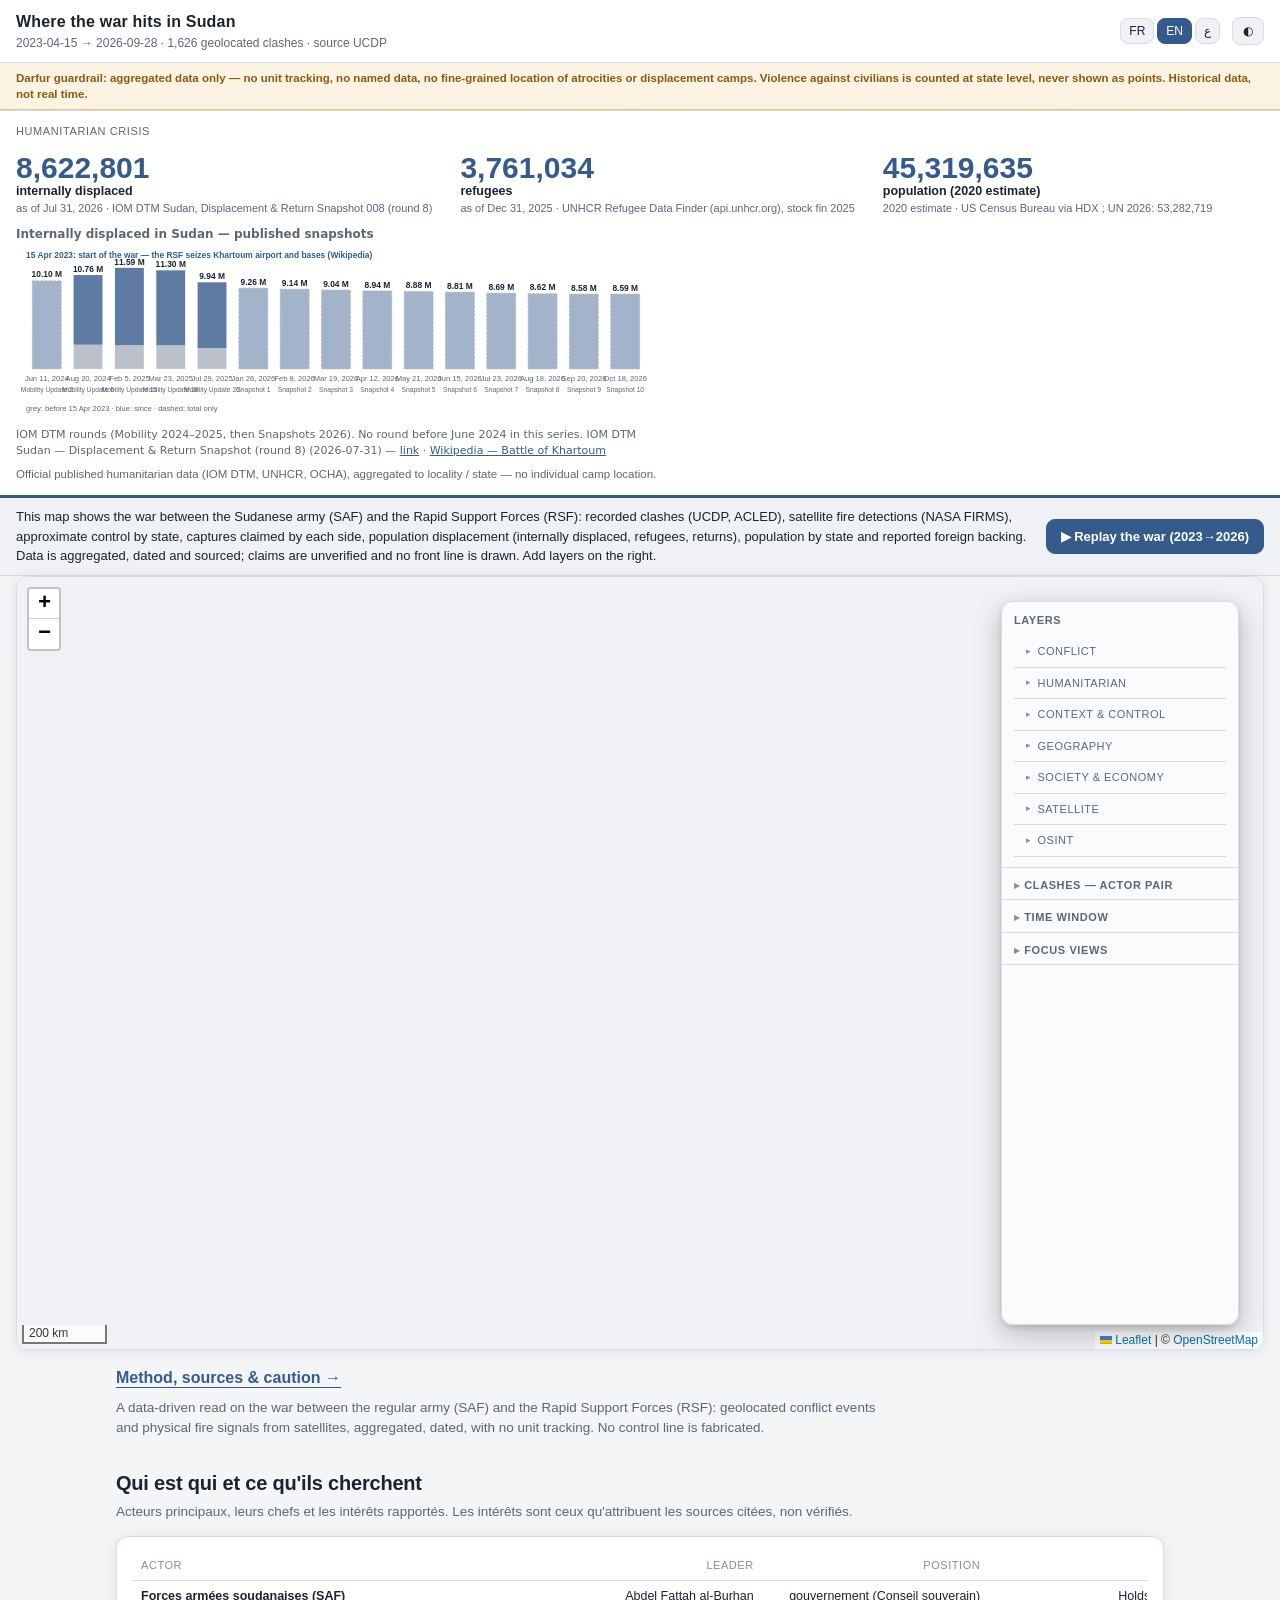
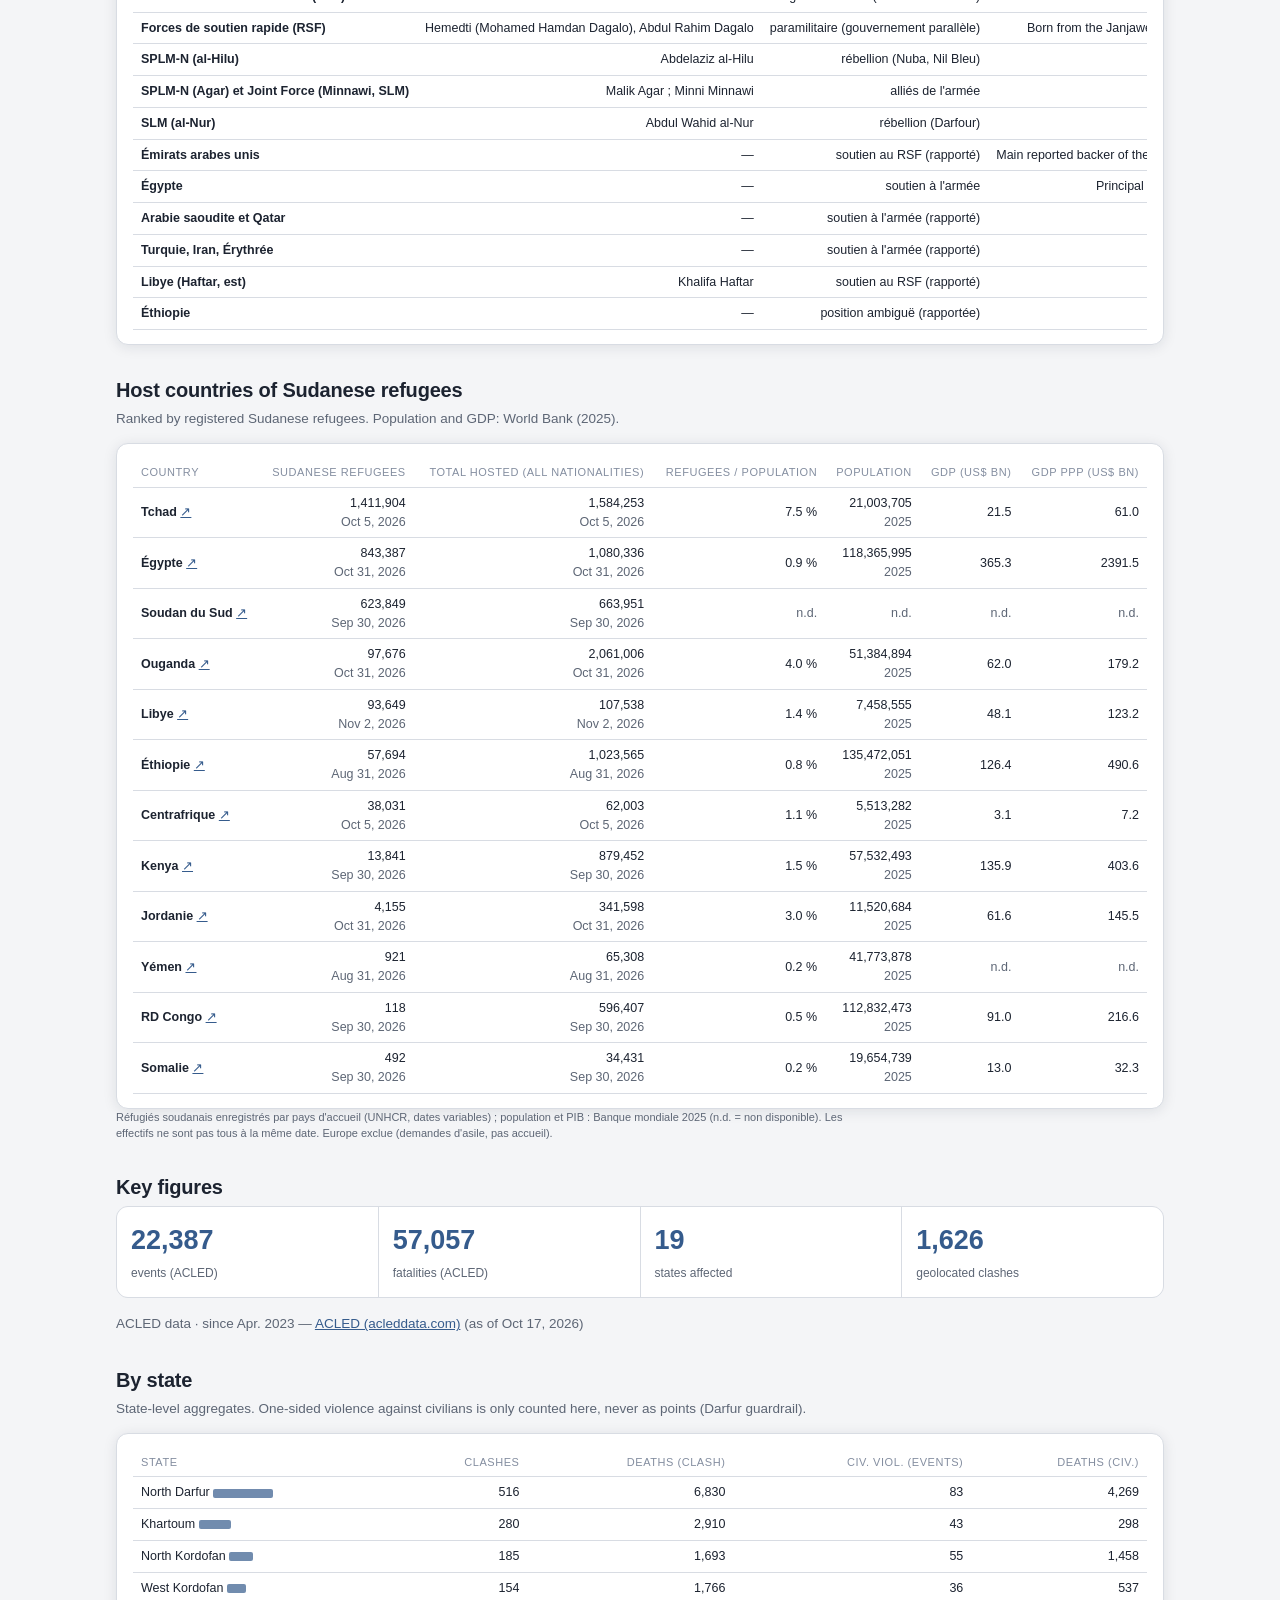
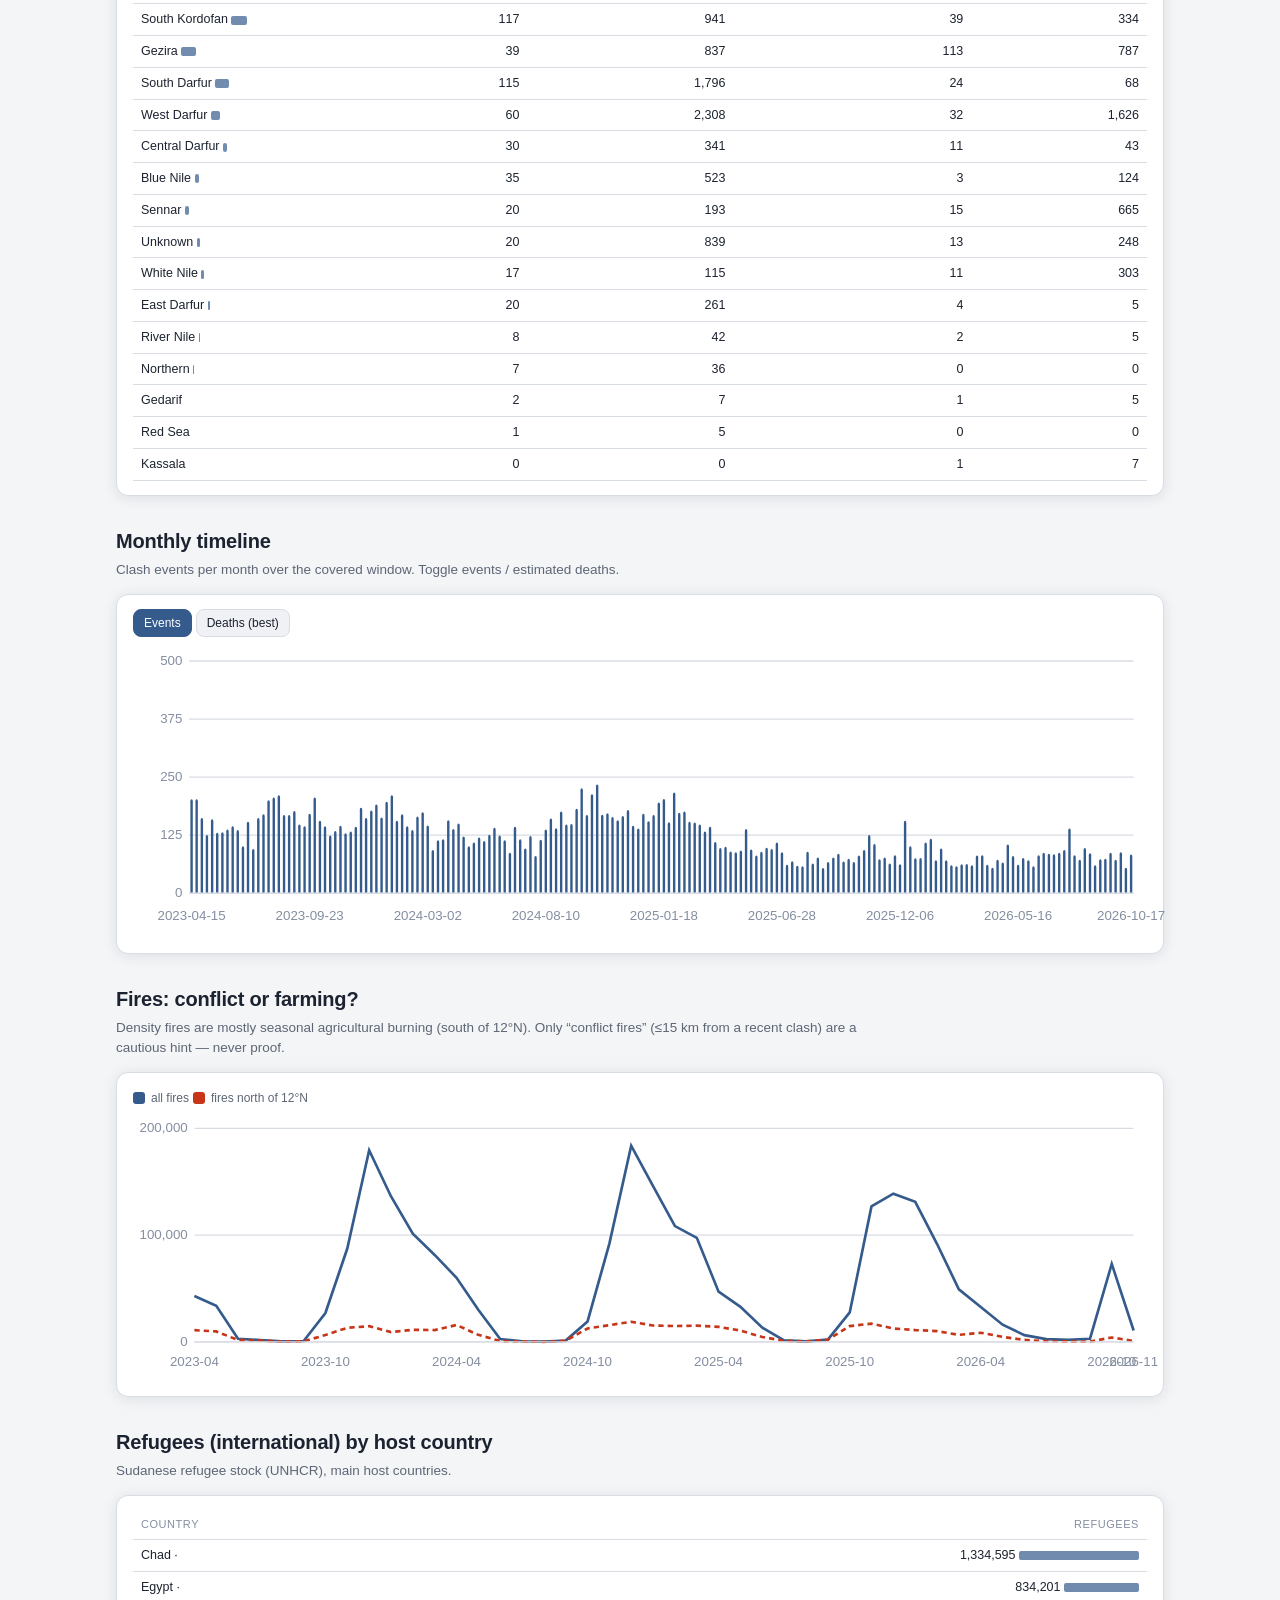
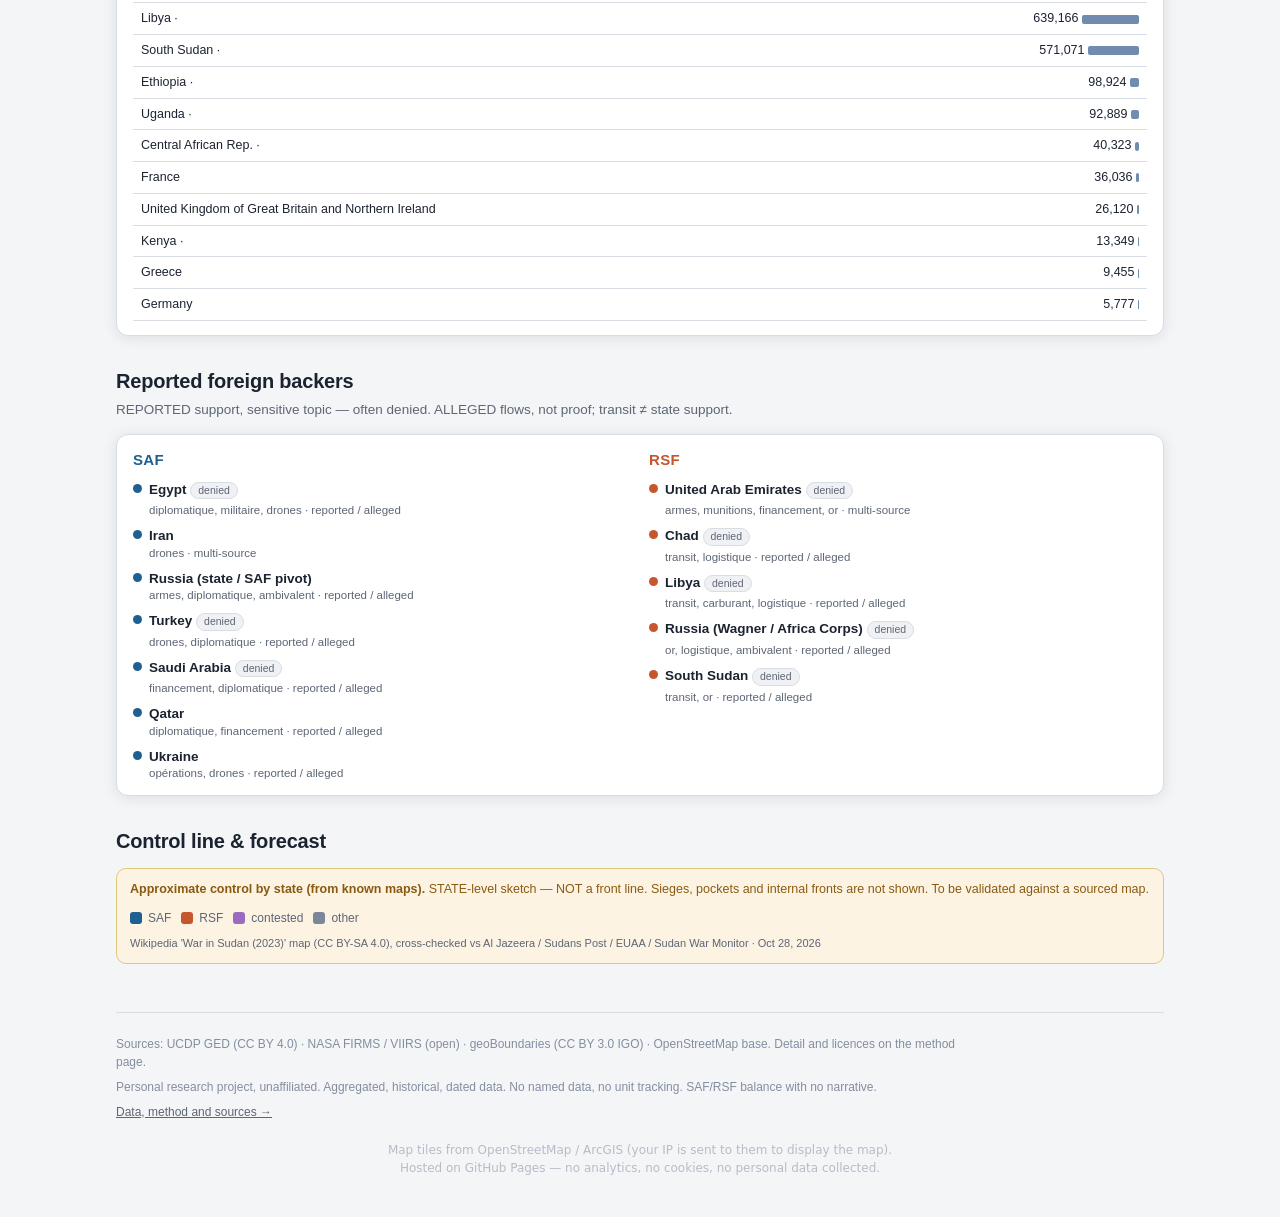
==== index.html @ fa59f16f "Qui est qui : tableau des acteurs (SAF, RSF, SPLM-N, alliés, soutiens étrangers) avec positions et i" ====
<!doctype html>
<html lang="fr">
<head>
<meta charset="utf-8">
<meta name="viewport" content="width=device-width, initial-scale=1, viewport-fit=cover">
<title>Soudan — carte du conflit (SAF / RSF)</title>
<meta name="description" content="Carte du conflit au Soudan (SAF vs RSF) : événements de conflit UCDP géolocalisés et signaux physiques de feux FIRMS. Données ouvertes, agrégées, datées, sans ligne de contrôle fabriquée. FR / EN / AR.">
<meta name="robots" content="index, follow">
<meta name="theme-color" content="#10141c">
<!-- TODO publication : ajouter <link rel="canonical"> + og:image absolus quand le domaine djac57 sera connu. Liens volontairement relatifs tant que le site n'est pas hébergé. -->
<meta property="og:type" content="website">
<meta property="og:title" content="Soudan — carte du conflit (SAF / RSF)">
<meta property="og:description" content="Événements de conflit géolocalisés et feux satellite au Soudan, agrégés et datés. Sans ligne de contrôle fabriquée.">
<meta property="og:locale" content="fr_FR">
<meta property="og:locale:alternate" content="en_US">
<meta property="og:locale:alternate" content="ar_SD">
<meta name="twitter:card" content="summary">
<meta name="twitter:title" content="Soudan — carte du conflit (SAF / RSF)">
<meta name="twitter:description" content="Événements de conflit géolocalisés et feux satellite au Soudan, agrégés et datés.">
<link rel="icon" type="image/svg+xml" href="logo.svg">
<link rel="stylesheet" href="vendor/leaflet/leaflet.min.css">
<link rel="stylesheet" href="style.css">
<!-- TODO publication : mesure d'audience respectueuse de la vie privée (aucune URL inventée ici). -->
</head>
<body>
<div class="app">
  <header class="top">
    <div>
      <h1 data-t="title">Où frappe la guerre au Soudan ?</h1>
      <p class="sub" id="daterange">…</p>
    </div>
    <div class="spacer"></div>
    <span class="langs" role="group" aria-label="Langue / Language">
      <button class="btn" data-l="fr" type="button" aria-pressed="true">FR</button>
      <button class="btn" data-l="en" type="button" aria-pressed="false">EN</button>
      <button class="btn" data-l="ar" type="button" aria-pressed="false">ع</button>
    </span>
    <button class="btn" data-theme-toggle type="button" aria-label="Thème clair/sombre">◐</button>
  </header>

  <div class="warnbar"><b data-t="guardrail">Garde-fou Darfour : données agrégées uniquement — aucun suivi d'unités, aucune donnée nominative. Les violences visant des civils sont comptées au niveau de l'État, jamais affichées en points. Données historiques, non temps réel.</b></div>

  <!-- Humanitaire : ampleur de la crise, en tête de page -->
  <div class="humhero" id="humHero" hidden>
    <div class="humhero-figs" id="humFigs"></div>
    <div class="disptl" id="dispTimeline"></div>
    <p class="humhero-caveat" id="humCaveat" data-t="humCaveat"></p>
  </div>

  <!-- Cadrage : ce que montre la carte + accès direct au replay (toujours visible) -->
  <div class="mapintro">
    <p class="mapintro-what"><span class="mi-dk" data-t="mapWhat">Cette carte montre la guerre entre l'armée soudanaise (SAF) et les Forces de soutien rapide (RSF) : affrontements recensés (UCDP, ACLED), détections de feux satellite (NASA FIRMS), contrôle approximatif par État, prises revendiquées par chaque camp, déplacement de population (déplacés internes, réfugiés, retours), population par État et soutiens étrangers rapportés. Données agrégées, datées et sourcées ; les revendications ne sont pas vérifiées et aucune ligne de front n'est tracée. Ajoutez des couches à droite.</span><span class="mi-mb" data-t="mapWhatM">Affrontements, contrôle approximatif par État, prises revendiquées et déplacement de population. Couches : bouton ☰.</span></p>
    <div id="replayToggleWrap" hidden>
      <button class="btn replay-cta" id="replayToggle" type="button" aria-pressed="false">▶ <span data-t="replayToggle">Rejouer la guerre (2023→2026)</span></button>
    </div>
  </div>

  <div class="main">
    <div id="map"></div>

    <button class="ctl-toggle" id="ctlToggle" type="button" aria-label="Couches" aria-expanded="false" aria-controls="ctl">☰</button>
    <div class="ctl-backdrop" id="ctlBackdrop" hidden></div>

    <div class="ctl" id="ctl">
      <div class="ctl-head">
        <span class="ctl-head-t" data-t="hLayers">Couches</span>
        <button class="ctl-close" id="ctlClose" type="button" aria-label="Fermer">×</button>
      </div>
      <h2 data-t="hLayers">Couches</h2>
      <div class="grp" id="layerGrp"></div>
      <details class="ctlsec">
        <summary data-t="hCats">Affrontements — paire d'acteurs</summary>
        <div class="grp" id="catGrp"></div>
      </details>
      <details class="ctlsec">
        <summary data-t="hTime">Fenêtre temporelle</summary>
        <div class="grp"><div class="times" id="timeBtns"></div></div>
      </details>
      <details class="ctlsec">
        <summary data-t="hFocus">Vues de focus</summary>
        <div class="grp"><div class="focusbtns" id="focusBtns"></div></div>
      </details>
    </div>

    <div class="legend" id="legend">
      <button class="legend-toggle" id="legendToggle" type="button" aria-expanded="false" data-t="legendLabel">légende</button>
      <div class="legwrap"><div class="legtitle" id="legTitle">—</div><div id="legBody"></div></div>
    </div>

    <!-- Replay temporel (révélé par le toggle ; masqué si window.SUDAN.replay absent) -->
    <div class="replaybar" id="replayBar" hidden>
      <div class="replay-top">
        <button class="btn" id="replayPlay" type="button" aria-label="Lecture">▶</button>
        <div class="replay-month" id="replayMonth">—</div>
        <select class="mini" id="replaySpeed" aria-label="vitesse">
          <option value="0.5">×0,5</option><option value="1" selected>×1</option><option value="2">×2</option><option value="4">×4</option>
        </select>
      </div>
      <div class="replay-ctls">
        <span class="rseg" id="replayGran" role="group">
          <button class="btn" type="button" data-g="month" aria-pressed="true" data-t="rpMonth">Mois</button>
          <button class="btn" type="button" data-g="week" aria-pressed="false" data-t="rpWeek">Semaine</button>
        </span>
        <span class="rseg" id="replayMetric" role="group">
          <button class="btn" type="button" data-mt="acled" aria-pressed="true" data-t="rpACLED">ACLED</button>
          <button class="btn" type="button" data-mt="fires" aria-pressed="false" data-t="rpFires">Feux</button>
        </span>
      </div>
      <input type="range" id="replaySlider" min="0" max="0" value="0" aria-label="Mois">
      <div class="replay-foot"><span id="replayRead" class="replay-read"></span><span id="replayDispRead" class="replay-read"></span><span class="replay-cav" id="replayCav" data-t="replayCaveat"></span></div>
    </div>
  </div>

  <div class="wrap">
    <p style="margin:16px 0 0"><a href="methode.html" data-t="methodLink" style="font-weight:600;text-decoration:none;border-bottom:1px solid currentColor;padding-bottom:1px">Méthode, sources &amp; prudence →</a></p>
    <p class="seclead" style="margin-top:8px" data-t="purpose">Une lecture par les données du conflit entre l'armée régulière (SAF) et les Forces de soutien rapide (RSF).</p>

    <section id="actorsSection">
      <h2 class="sec" id="actorsTitle">Qui est qui et ce qu'ils cherchent</h2>
      <p class="seclead" id="actorsLead">Acteurs principaux, leurs chefs et les intérêts rapportés. Les intérêts sont ceux qu'attribuent les sources citées, non vérifiés.</p>
      <div class="card"><div class="tablewrap"><table class="states" id="actorsTable"></table></div></div>
      <p class="seclead" id="actorsSrc" style="font-size:11px"></p>
    </section>

    <section id="hostsSection">
      <h2 class="sec" data-t="hostsTitle">Pays d'accueil des réfugiés soudanais</h2>
      <p class="seclead" data-t="hostsLead">Classés par nombre de réfugiés soudanais enregistrés. Population et PIB : Banque mondiale (2025).</p>
      <div class="card"><div class="tablewrap"><table class="states" id="hostsTable"></table></div></div>
      <p class="seclead" id="hostsNote" style="font-size:11px"></p>
    </section>

    <section>
      <h2 class="sec" data-t="secFigTitle">Chiffres clés</h2>
      <div class="stats" id="statFigs"></div>
      <p class="seclead" id="acledAttrib" style="margin-top:8px"></p>
    </section>

    <section>
      <h2 class="sec" data-t="secStatesTitle">Par État</h2>
      <p class="seclead" data-t="secStatesLead">Agrégats au niveau de l'État. Les violences unilatérales contre les civils ne sont comptées qu'ici, jamais en points.</p>
      <div class="card"><div class="tablewrap"><table class="states" id="stateTable"></table></div></div>
    </section>

    <section>
      <h2 class="sec" data-t="secTimeTitle">Chronologie mensuelle</h2>
      <p class="seclead" data-t="secTimeLead">Événements d'affrontement par mois. Bascule événements / morts estimés.</p>
      <div class="card">
        <div class="chtog" id="chTog"></div>
        <div class="chartwrap chart"><div id="chart"></div><div class="chtip" id="chTip"></div></div>
      </div>
    </section>

    <section id="firesSection" hidden>
      <h2 class="sec" data-t="secFiresTitle">Feux : conflit ou agriculture ?</h2>
      <p class="seclead" data-t="firesNoteShort">…</p>
      <div class="card">
        <div class="chtog" id="firesLegend"></div>
        <div class="chartwrap chart"><div id="firesChart"></div><div class="chtip" id="firesTip"></div></div>
      </div>
    </section>

    <section id="refSection" hidden>
      <h2 class="sec" data-t="secRefTitle">Réfugiés par pays d'accueil</h2>
      <p class="seclead" data-t="secRefLead">Stock de réfugiés soudanais (UNHCR), principaux pays d'accueil.</p>
      <div class="card"><div class="tablewrap"><table class="states" id="refCountryTable"></table></div></div>
    </section>

    <section id="backersSection" hidden>
      <h2 class="sec" data-t="backersRecap">Soutiens étrangers rapportés</h2>
      <p class="seclead" data-t="backersCaveat">…</p>
      <div class="card bk-grid">
        <div><h3 class="bk-h saf">SAF</h3><ul class="bk-list" id="backersSaf"></ul></div>
        <div><h3 class="bk-h rsf">RSF</h3><ul class="bk-list" id="backersRsf"></ul></div>
      </div>
    </section>

    <section>
      <h2 class="sec" data-t="secControlTitle">Ligne de contrôle &amp; prévision</h2>
      <div id="controlSlot" class="slot"></div>
    </section>

    <footer>
      <p data-t="footSources">Sources : UCDP GED (CC BY 4.0) · NASA FIRMS / VIIRS · geoBoundaries (CC BY 3.0 IGO) · fond OpenStreetMap.</p>
      <p data-t="footDisclaimer">Projet personnel de recherche, non affilié. Données agrégées, historiques et datées.</p>
      <p><a href="methode.html" data-t="footData">Données, méthode et sources →</a></p>
    <p class="rgpd-note" style="font:400 12px/1.5 system-ui,-apple-system,sans-serif;opacity:.55;text-align:center;max-width:72ch;margin:1.25rem auto 0;padding:0 1rem" data-fr="Fonds de carte OpenStreetMap / ArcGIS (votre adresse IP leur est transmise pour afficher la carte). Hébergé sur GitHub Pages — aucune analytics, aucun cookie, aucune donnée personnelle collectée." data-en="Map tiles from OpenStreetMap / ArcGIS (your IP is sent to them to display the map). Hosted on GitHub Pages — no analytics, no cookies, no personal data collected.">Fonds de carte OpenStreetMap / ArcGIS (votre adresse IP leur est transmise pour afficher la carte). Hébergé sur GitHub Pages — aucune analytics, aucun cookie, aucune donnée personnelle collectée.</p>
</footer>
  </div>
</div>

<script src="i18n.js"></script>
<script src="vendor/leaflet/leaflet.min.js"></script>
<script src="data/bundle.js"></script>
<!-- Couches signaux additives (livrées par les agents données ; chargées après bundle, feature-detection) -->
<script src="data/layer_sentinel.js"></script>
<script src="data/layer_osint.js"></script>
<script src="data/layer_maps.js"></script>
<script src="data/layer_humanitarian.js"></script>
<script src="data/layer_displacement.js"></script>
<script src="data/layer_refugee_sites.js"></script>
<script src="data/layer_population.js"></script>
<script src="data/layer_hosts.js"></script>
<script src="data/layer_ethnolang.js"></script>
<script src="data/layer_resources.js"></script>
<script src="data/layer_pipelines.js"></script>
<script src="data/layer_backers.js"></script>
<script src="data/layer_analysis.js"></script>
<script src="data/layer_acled.js"></script>
<script src="data/layer_geo.js"></script>
<script src="data/layer_replay.js"></script>
<script src="data/layer_impacts.js"></script>
<script src="chrome.js"></script>
<script src="app.js"></script>
<script id="rgpd-lang">document.querySelectorAll(".rgpd-note").forEach(function(n){try{var en=(navigator.language||navigator.userLanguage||"").slice(0,2).toLowerCase()==="en";var v=n.getAttribute(en?"data-en":"data-fr");if(v)n.textContent=v;}catch(e){}});</script>
</body>
</html>
---- style.css ----
/* Soudan — carte du conflit. Thème clair/sombre via tokens CSS.
   Tokens sur :root, redéfinis en sombre (OS + bascule data-theme). */
:root{
  --bg:#f4f5f7; --panel:#ffffff; --panel-2:#f0f1f4; --ink:#1c2330; --muted:#5d6675; --faint:#848ea0;
  --line:#d8dce3; --accent:#355b8c; --accent-ink:#ffffff;
  --warn-bg:#fcf3e3; --warn-ink:#8a5a12; --warn-line:#e4c57e;
  --c-safrsf:#7b4fb0; --c-safoth:#2f7fc4; --c-rsfoth:#e08a33; --c-nonstate:#6f9134;
  --c-saf:#1f6091; --c-rsf:#c6562e; --c-contested:#9a6cc0; --c-neutral:#7a8699;
  --fire-lo:#b4502a; --fire-hi:#f0a030; --ember:#c8361a;
  --shadow:0 2px 14px rgba(20,30,50,.10);
  color-scheme:light;
}
@media (prefers-color-scheme:dark){:root:not([data-theme="light"]){
  --bg:#10141c; --panel:#171d28; --panel-2:#1f2733; --ink:#e7ecf3; --muted:#9aa6b6; --faint:#737f90;
  --line:#2a3340; --accent:#7fb0e6; --accent-ink:#0f141c;
  --warn-bg:#2d2412; --warn-ink:#e9c784; --warn-line:#5c4a22;
  --c-safrsf:#a784d8; --c-safoth:#5aa6e8; --c-rsfoth:#f0a855; --c-nonstate:#9bc157;
  --c-saf:#5a9ae0; --c-rsf:#e8814f; --c-contested:#b48fda; --c-neutral:#9aa6b6;
  --fire-lo:#c8603a; --fire-hi:#ffb84a; --ember:#ff5a3a;
  --shadow:0 2px 16px rgba(0,0,0,.4);
  color-scheme:dark;
}}
:root[data-theme="dark"]{
  --bg:#10141c; --panel:#171d28; --panel-2:#1f2733; --ink:#e7ecf3; --muted:#9aa6b6; --faint:#737f90;
  --line:#2a3340; --accent:#7fb0e6; --accent-ink:#0f141c;
  --warn-bg:#2d2412; --warn-ink:#e9c784; --warn-line:#5c4a22;
  --c-safrsf:#a784d8; --c-safoth:#5aa6e8; --c-rsfoth:#f0a855; --c-nonstate:#9bc157;
  --c-saf:#5a9ae0; --c-rsf:#e8814f; --c-contested:#b48fda; --c-neutral:#9aa6b6;
  --fire-lo:#c8603a; --fire-hi:#ffb84a; --ember:#ff5a3a;
  --shadow:0 2px 16px rgba(0,0,0,.4);
  color-scheme:dark;
}
*{box-sizing:border-box}
html{-webkit-text-size-adjust:100%; overflow-x:hidden}
html,body{margin:0; max-width:100%}
body{font-family:-apple-system,BlinkMacSystemFont,"Segoe UI",Roboto,Helvetica,Arial,sans-serif;
  background:var(--bg); color:var(--ink); overflow-x:hidden; line-height:1.5;}
[dir="rtl"] body{direction:rtl}
a{color:var(--accent)}
.muted{color:var(--muted)}
.faint{color:var(--faint)}

/* ---- header ---- */
header.top{padding:10px 16px; background:var(--panel); border-bottom:1px solid var(--line);
  display:flex; align-items:center; gap:12px; flex-wrap:wrap; z-index:1200; position:relative;}
header.top h1{font-size:16px; margin:0; font-weight:650; letter-spacing:.2px;}
header.top .sub{font-size:12px; color:var(--muted); margin:0;}
header .spacer{flex:1}
.langs{display:inline-flex; gap:3px}
.btn{font:inherit; font-size:12px; padding:6px 10px; border:1px solid var(--line);
  background:var(--panel-2); color:var(--ink); border-radius:8px; cursor:pointer; line-height:1.2;}
.btn:hover{border-color:var(--accent)}
.btn[aria-pressed="true"]{background:var(--accent); color:var(--accent-ink); border-color:var(--accent)}
.langs .btn{padding:5px 8px}

/* ---- guardrail banner (permanent) ---- */
.warnbar{background:var(--warn-bg); color:var(--warn-ink); border-bottom:1px solid var(--warn-line);
  font-size:11.5px; padding:7px 16px; line-height:1.4;}
.warnbar b{font-weight:700}

/* ---- humanitarian hero banner ---- */
.humhero{background:var(--panel); border-top:1px solid var(--line); border-bottom:3px solid var(--accent);
  padding:12px 16px;}
.humhero[hidden]{display:none}
.disptl{margin:10px 0 2px; max-width:640px}
.disptl-ttl{font:600 12px/1.3 system-ui,sans-serif; color:var(--muted); margin-bottom:4px}
.disptl svg{width:100%; height:auto; display:block}
.disptl-note{font:400 11px/1.4 system-ui,sans-serif; color:var(--muted); margin-top:4px}
.humhero-figs{display:flex; flex-wrap:wrap; gap:10px 28px; align-items:baseline;}
.humfig{display:flex; flex-direction:column; gap:1px}
.humfig b{font-size:clamp(22px,3.4vw,30px); font-weight:700; color:var(--accent); font-variant-numeric:tabular-nums; line-height:1.05}
.humfig .lab{font-size:12.5px; color:var(--ink); font-weight:600}
.humfig .src{font-size:11px; color:var(--muted)}
.humhero-caveat{margin:8px 0 0; font-size:11.5px; color:var(--muted); max-width:900px}
.humhero-ttl{font-size:11px; text-transform:uppercase; letter-spacing:.6px; color:var(--muted); width:100%; margin-bottom:2px}

/* ---- intro / framing strip (clarity + visible replay access) ---- */
.mapintro{display:flex; align-items:center; gap:12px; flex-wrap:wrap;
  padding:9px 16px; background:var(--panel-2); border-bottom:1px solid var(--line);}
.mapintro-what{margin:0; font-size:13px; color:var(--ink); flex:1 1 320px; min-width:0}
.mi-mb{display:none}
.replay-cta{font-size:13px; font-weight:650; padding:9px 14px; background:var(--accent); color:var(--accent-ink);
  border:1px solid var(--accent); border-radius:9px; cursor:pointer; white-space:nowrap;}
.replay-cta:hover{filter:brightness(1.06)}
.replay-cta[aria-pressed="true"]{background:var(--panel); color:var(--accent); border-color:var(--accent)}
#replayToggleWrap[hidden]{display:none}

/* ---- map shell ---- */
.app{display:flex; flex-direction:column; min-height:100dvh; max-width:100%; overflow-x:hidden;}
.main{position:relative; height:86vh; min-height:560px; overflow:hidden; width:min(calc(100% - 32px), 1280px); margin:0 auto; border:1px solid var(--line); border-radius:12px; box-shadow:var(--shadow);}
#map{position:absolute; inset:0; background:var(--panel-2);}
.leaflet-container{background:var(--panel-2); font-family:inherit;}
:root[data-theme="dark"] .leaflet-tile-pane{filter:invert(1) hue-rotate(180deg) brightness(.92) contrast(.9);}
@media (prefers-color-scheme:dark){:root:not([data-theme="light"]) .leaflet-tile-pane{filter:invert(1) hue-rotate(180deg) brightness(.92) contrast(.9);}}

/* ---- control card ---- */
/* off-canvas pieces: hidden on desktop, activated in the ≤640px media query */
.ctl-toggle{display:none; position:absolute; top:12px; right:12px; z-index:1300; width:44px; height:44px;
  align-items:center; justify-content:center; font-size:20px; background:var(--panel);
  border:1px solid var(--line); border-radius:10px; box-shadow:var(--shadow); color:var(--ink); cursor:pointer;}
.ctl-backdrop{display:none; position:absolute; inset:0; z-index:1500; background:rgba(0,0,0,.38);}
.ctl-head{display:none; align-items:center; justify-content:space-between; padding:10px 12px;
  border-bottom:1px solid var(--line); position:sticky; top:0; background:var(--panel); z-index:2;}
.ctl-head-t{font-size:13px; font-weight:650}
.ctl-close{width:40px; height:40px; font-size:24px; line-height:1; background:var(--panel-2);
  border:1px solid var(--line); border-radius:9px; color:var(--ink); cursor:pointer;}
.ctl{position:absolute; top:24px; right:24px; z-index:1000; width:238px; max-width:calc(100vw - 48px);
  background:color-mix(in srgb, var(--panel) 70%, transparent); -webkit-backdrop-filter:blur(14px) saturate(1.6); backdrop-filter:blur(14px) saturate(1.6);
  border:1px solid var(--line); border-radius:12px; box-shadow:0 10px 28px rgba(0,0,0,.22), 0 2px 6px rgba(0,0,0,.14);
  font-size:12px; overflow:hidden; top:24px; bottom:24px; height:auto; max-height:calc(100% - 48px); overflow-y:auto;}
.ctl h2{font-size:11px; text-transform:uppercase; letter-spacing:.6px; color:var(--muted);
  margin:0; padding:10px 12px 4px; display:flex; align-items:center; gap:6px}
.ctl .grp{padding:4px 12px 10px; border-bottom:1px solid var(--line);}
.ctl .grp:last-child{border-bottom:none}
.lgroup{border-bottom:1px solid var(--line);}
.lgroup>summary{cursor:pointer; padding:7px 12px; font-size:11px; text-transform:uppercase;
  letter-spacing:.5px; color:var(--muted); list-style:none; display:flex; align-items:center; gap:6px;}
.lgroup>summary::-webkit-details-marker{display:none}
.lgroup>summary::before{content:"▸"; font-size:9px; color:var(--faint)}
.lgroup[open]>summary::before{content:"▾"}
.lgbox{padding:0 12px 8px;}
.acledAttr{padding:6px 12px; font-size:11px; color:var(--muted); border-bottom:1px solid var(--line)}
.acledAttr a{color:var(--accent)}
.row{display:flex; align-items:center; gap:8px; padding:4px 0; cursor:pointer;}
.row input{accent-color:var(--accent); margin:0; flex:0 0 auto}
.sw{width:14px; height:14px; border-radius:50%; flex:0 0 auto; border:1px solid rgba(0,0,0,.2);}
.sw.sq{border-radius:3px}
.lab{flex:1; line-height:1.2}
.cnt{color:var(--muted); font-variant-numeric:tabular-nums; font-size:11px;}
.times{display:flex; flex-wrap:wrap; gap:4px; padding-top:4px;}
.times .btn{padding:4px 8px; font-size:11px}
.times .btn[aria-pressed="true"]{background:var(--accent); color:var(--accent-ink); border-color:var(--accent)}
.focusbtns{display:flex; flex-wrap:wrap; gap:4px; padding-top:4px}
.focusbtns .btn{padding:4px 8px; font-size:11px}
.subrow{padding:2px 0 2px 22px}
.subrow select{font:inherit; font-size:11px; padding:3px 6px; border:1px solid var(--line);
  background:var(--panel-2); color:var(--ink); border-radius:6px; max-width:100%}
.chips{display:flex; flex-wrap:wrap; gap:10px; margin-top:10px}
.chip-c{display:inline-flex; align-items:center; gap:6px; font-size:12px; color:var(--muted)}
.chip-c i{width:12px; height:12px; border-radius:3px; display:inline-block; flex:0 0 auto}
.arrowico,.xico,.airico{background:none !important; border:0 !important}
.arrowico svg,.xico svg{display:block}
.airico{font-size:15px; line-height:16px; text-align:center; text-shadow:0 0 3px var(--panel),0 0 3px var(--panel)}

/* ---- replay temporal control ---- */
.replaytoggle[hidden]{display:none}
.btn-wide{width:100%; text-align:center; font-weight:600}
.replaybar{position:absolute; left:12px; right:12px; bottom:12px; z-index:1100;
  background:var(--panel); border:1px solid var(--line); border-radius:12px; box-shadow:var(--shadow);
  padding:9px 12px; font-size:12px;}
.replaybar[hidden]{display:none}
.replay-top{display:flex; align-items:center; gap:10px; margin-bottom:6px}
.replay-top .btn{min-width:38px; font-size:14px}
.replay-top select.mini{font:inherit; font-size:11px; padding:4px 6px; border:1px solid var(--line);
  background:var(--panel-2); color:var(--ink); border-radius:6px; margin-inline-start:auto}
.replay-month{font-weight:700; font-size:15px; font-variant-numeric:tabular-nums; letter-spacing:.2px; flex:1}
.replaybar input[type=range]{width:100%; accent-color:var(--accent); margin:2px 0}
.replay-ctls{display:flex; flex-wrap:wrap; gap:8px; margin:2px 0 4px}
.rseg{display:inline-flex}
.rseg .btn{border-radius:0; padding:5px 9px; font-size:11px}
.rseg .btn:first-child{border-radius:7px 0 0 7px}
.rseg .btn:last-child{border-radius:0 7px 7px 0; margin-inline-start:-1px}
.rseg .btn[aria-pressed="true"]{background:var(--accent); color:var(--accent-ink); border-color:var(--accent)}
.replay-foot{display:flex; flex-wrap:wrap; gap:4px 14px; align-items:baseline; margin-top:4px}
.replay-read{font-size:12px; color:var(--ink); font-variant-numeric:tabular-nums}
.replay-read b{color:var(--accent)}
.replay-cav{font-size:10.5px; color:var(--muted); margin-inline-start:auto}
@media (max-width:560px){ .replaybar{left:0; right:0; bottom:0; border-radius:12px 12px 0 0} .replay-cav{flex-basis:100%; margin:0} }

/* ---- legend (gradient layers) ---- */
.legend{position:absolute; bottom:12px; left:12px; z-index:1000;
  background:color-mix(in srgb, var(--panel) 50%, transparent); -webkit-backdrop-filter:blur(14px) saturate(1.6); backdrop-filter:blur(14px) saturate(1.6);
  border:1px solid var(--line); border-radius:10px; box-shadow:0 10px 28px rgba(0,0,0,.22), 0 2px 6px rgba(0,0,0,.14); padding:8px 11px;
  font-size:11px; max-width:260px; display:none;}
/* legend: header toggles the whole box; each section collapses on its own (closed body by default) */
.legend .legwrap{display:none; margin-top:6px; max-height:52vh; overflow-y:auto; overflow-x:hidden; overflow-wrap:anywhere}
.legend.open .legwrap{display:block}
.legend-toggle{display:block; min-height:28px; line-height:28px}
details.legsec{margin:0 0 4px}
details.legsec>summary.legtitle{cursor:pointer; list-style:none; padding:3px 0; display:block}
details.legsec>summary.legtitle::-webkit-details-marker{display:none}
details.legsec>summary.legtitle::before{content:"▸ "; color:var(--faint)}
details.legsec[open]>summary.legtitle::before{content:"▾ "}
details.legsec>.legsec-body{padding:0 0 4px 12px}
.legend .legtitle{font-size:10.5px; color:var(--muted); margin:0 0 3px; text-transform:uppercase; letter-spacing:.4px;}
.legend-toggle{display:none; width:100%; text-align:start; background:none; border:0; color:var(--muted);
  font:inherit; font-size:11px; text-transform:uppercase; letter-spacing:.4px; cursor:pointer; padding:0;}
.legend-toggle::before{content:"▸ "}
.legend.open .legend-toggle::before{content:"▾ "}
.pill{display:inline-block;width:10px;height:10px;border-radius:50%;margin-right:5px;vertical-align:-1px}
.pill.sq{border-radius:2px}

/* ---- leaflet popups ---- */
.leaflet-popup-content{font-size:12px; line-height:1.45; margin:10px 12px;}
.leaflet-popup-content b{font-weight:650}
.leaflet-popup-content-wrapper{background:var(--panel); color:var(--ink); border-radius:10px}
.leaflet-popup-tip{background:var(--panel)}

/* ---- content below the map ---- */
.wrap{max-width:1080px; margin:0 auto; padding:0 16px;}
section{margin:30px 0;}
h2.sec{font-size:20px; margin:0 0 4px; letter-spacing:-.01em}
.seclead{color:var(--muted); font-size:13.5px; margin:0 0 14px; max-width:760px}
.card{background:var(--panel); border:1px solid var(--line); border-radius:12px; padding:14px 16px; box-shadow:var(--shadow)}

/* key figures */
.stats{display:grid; grid-template-columns:repeat(4,1fr); gap:1px; background:var(--line);
  border:1px solid var(--line); border-radius:12px; overflow:hidden; margin:0 0 16px}
.stats .stat{background:var(--panel); padding:13px 14px}
.stats .stat b{display:block; font-size:clamp(20px,3vw,27px); color:var(--accent); font-weight:600; font-variant-numeric:tabular-nums}
.stats .stat span{font-size:12px; color:var(--muted)}

/* state table */
.tablewrap{overflow-x:auto}
table.states{width:100%; border-collapse:collapse; font-size:12.5px; font-variant-numeric:tabular-nums}
table.states th,table.states td{padding:6px 8px; border-bottom:1px solid var(--line); text-align:right; white-space:nowrap}
table.states th{color:var(--faint); font-weight:500; font-size:11px; text-transform:uppercase; letter-spacing:.05em}
table.states td:first-child,table.states th:first-child{text-align:left}
table.states .bar{height:9px; border-radius:2px; background:var(--accent); opacity:.7; display:inline-block; vertical-align:middle}

/* timeline chart */
.chartwrap{position:relative}
.chart svg{display:block; width:100%; overflow:visible}
.chart .ax{fill:var(--faint); font-size:10px}
.chart .bar{fill:var(--accent)}
.chart .bar:hover{opacity:.78}
.chart .grid{stroke:var(--line); stroke-width:1}
.chart .base{stroke:var(--line); stroke-width:1}
.chtog{display:inline-flex; gap:4px; margin:0 0 8px}
.chtip{position:absolute; pointer-events:none; background:var(--panel); border:1px solid var(--line);
  border-radius:6px; padding:5px 8px; font-size:11.5px; color:var(--ink); box-shadow:var(--shadow);
  white-space:nowrap; display:none; z-index:5; font-variant-numeric:tabular-nums}
.chtip b{color:var(--accent)}

/* foreign-backers panel (primary reading) */
.bk-grid{display:grid; grid-template-columns:1fr 1fr; gap:18px}
.bk-h{margin:0 0 9px; font-size:15px; letter-spacing:.3px}
.bk-h.saf{color:var(--c-saf)} .bk-h.rsf{color:var(--c-rsf)}
.bk-list{list-style:none; margin:0; padding:0; display:flex; flex-direction:column; gap:9px}
.bk-list li{font-size:13.5px; line-height:1.3}
.bk-c{display:inline-block; width:9px; height:9px; border-radius:50%; margin-inline-end:7px; vertical-align:1px}
.bk-t{font-size:11.5px; color:var(--muted); margin:1px 0 0 16px}
[dir="rtl"] .bk-t{margin:1px 16px 0 0}
.bklbl{background:var(--panel); border:1px solid var(--line); color:var(--ink); font-size:10px;
  padding:1px 5px; border-radius:5px; box-shadow:var(--shadow); font-weight:600;}
.bklbl::before{display:none}
.langlbl{background:transparent; border:0; box-shadow:none; color:var(--ink); font-size:11px;
  font-weight:600; text-shadow:0 0 4px var(--panel),0 0 4px var(--panel),0 0 3px var(--panel); white-space:nowrap;}
.langlbl::before{display:none}
@media (max-width:640px){ .bk-grid{grid-template-columns:1fr; gap:14px} }

/* honesty / control slot */
.guard{background:var(--warn-bg); border:1px solid var(--warn-line); color:var(--warn-ink);
  border-radius:10px; padding:11px 13px; margin:12px 0; font-size:12.5px; line-height:1.5}
.guard b{font-weight:700}
.slot{border:1px dashed var(--line); border-radius:12px; padding:14px 16px; background:var(--panel-2);
  color:var(--muted); font-size:13px}
.slot b{color:var(--ink)}

/* sources table (method page + teaser) */
table.src{width:100%; border-collapse:collapse; font-size:12.5px; margin-top:6px}
table.src td,table.src th{padding:7px 8px; border-top:1px solid var(--line); vertical-align:top; text-align:left}
table.src th{color:var(--faint); font-weight:500; font-size:11px; text-transform:uppercase; letter-spacing:.05em; border-top:none}
table.src td:first-child{white-space:nowrap; color:var(--ink); font-weight:600}
.tag{display:inline-block; font-size:10.5px; padding:1px 7px; border-radius:20px;
  background:var(--panel-2); border:1px solid var(--line); color:var(--muted); margin:0 3px 3px 0;}

/* method page prose */
.method{max-width:820px}
.method h2{font-size:22px; margin:34px 0 6px}
.method h3{font-size:16px; margin:22px 0 4px}
.method p,.method li{color:var(--muted); font-size:14.5px}
.method strong{color:var(--ink)}
.method .lead{font-size:16px; color:var(--ink)}
.backlink{font-size:13px}

footer{border-top:1px solid var(--line); margin-top:48px; padding:22px 0 40px; font-size:12px; color:var(--faint)}
footer p{margin:0 0 7px; max-width:860px}
footer a{color:var(--muted)}

@media (max-width:760px){
  .stats{grid-template-columns:1fr 1fr}
  .main{height:62vh; min-height:360px}
  .ctl{width:210px; font-size:11.5px}
}
@media (max-width:420px){
  .stats{grid-template-columns:1fr 1fr}
}

/* ============ MOBILE UX (≤640px) — carte en grand, couches/replay à la demande ============ */
@media (max-width:640px){
  /* header compact, cibles tactiles ≥44px */
  header.top{padding:8px 12px; gap:8px}
  header.top h1{font-size:15px; line-height:1.15}
  header.top .sub{font-size:11px}
  .langs{gap:4px}
  .langs .btn{min-height:44px; min-width:40px; padding:0 10px; display:inline-flex; align-items:center}
  header.top [data-theme-toggle]{min-height:44px; min-width:44px}

  /* cadrage : une ligne courte + bouton Replay bien visible */
  .mapintro{padding:8px 12px; gap:8px}
  .mi-dk{display:none}
  .mi-mb{display:inline}
  .mapintro-what{font-size:12px; flex:1 1 100%}
  .replay-cta{flex:1 1 100%; text-align:center; min-height:46px; font-size:14px}

  /* bandeau humanitaire compact (1-2 lignes, pas un pavé) */
  .humhero{padding:8px 12px}
  .humhero-ttl{font-size:9.5px; margin-bottom:0}
  .humhero-figs{gap:2px 18px; align-items:baseline}
  .humfig{flex-direction:row; align-items:baseline; gap:6px}
  .humfig b{font-size:19px}
  .humfig .lab{font-size:11.5px}
  .humfig .src{display:none}            /* la source détaillée est dans le caveat + page méthode */
  .humhero-caveat{font-size:10px; margin-top:5px}

  /* la carte occupe l'écran ; le panneau vient par-dessus à la demande */
  .main{height:72vh; min-height:420px}

  /* bouton ☰ + tiroir off-canvas (fermé par défaut) */
  .ctl-toggle{display:flex}
  .ctl-head{display:flex}
  .ctl{top:0; bottom:0; left:auto; right:0; width:min(310px,86vw); max-width:86vw; height:100%;
    max-height:100%; border-radius:12px 0 0 12px; transform:translateX(102%);
    transition:transform .22s ease; z-index:1600; font-size:13px; box-shadow:0 0 34px rgba(0,0,0,.45);
    -webkit-overflow-scrolling:touch;}
  .ctl.open{transform:translateX(0)}
  [dir="rtl"] .ctl{right:auto; left:0; border-radius:0 12px 12px 0; transform:translateX(-102%)}
  [dir="rtl"] .ctl.open{transform:translateX(0)}
  [dir="rtl"] .ctl-toggle{right:auto; left:12px}
  .ctl-backdrop:not([hidden]){display:block}
  /* cibles tactiles dans le tiroir */
  .ctl .row{padding:9px 0; min-height:44px; gap:10px}
  .ctl .row input{width:20px; height:20px}
  .ctl h2{font-size:11px; padding:9px 12px 3px}
  .lgroup>summary{padding:12px 12px; min-height:44px; font-size:11px}
  .lgbox{padding:0 12px 6px}
  .times .btn,.focusbtns .btn{min-height:40px; padding:7px 12px; font-size:12px}
  .btn-wide{min-height:46px}
  .subrow select{min-height:40px}

  /* légende mobile : chip repliable (fermée par défaut), lisible, sans débordement */
  .legend{left:8px; bottom:8px; right:auto; max-width:min(84vw,340px); font-size:11px;
    padding:5px 11px; border-radius:20px; overflow:hidden;}
  .legend-toggle{display:block; min-height:40px; line-height:40px; font-size:11.5px; font-weight:650; color:var(--ink)}
  .legend .legwrap{display:none; margin-top:6px; max-height:44vh; overflow-y:auto; overflow-x:hidden; overflow-wrap:anywhere; padding-bottom:2px}
  .legend.open{border-radius:12px; padding:8px 12px 10px}
  .legend.open .legwrap{display:block}
  .legend .legtitle{margin-top:7px}
  .legend .pill{margin-right:4px}
  .main.replay-open .legend{display:none}

  /* barre de replay tactile, au-dessus de l'attribution Leaflet */
  .replaybar{left:0; right:0; bottom:0; border-radius:12px 12px 0 0; padding:10px 12px calc(12px + env(safe-area-inset-bottom));}
  .replay-top{gap:8px}
  .replay-top .btn{min-width:44px; min-height:44px; font-size:17px}
  .replay-top select.mini{min-height:40px}
  .rseg .btn{min-height:40px; padding:7px 11px; font-size:12px}
  .replay-month{font-size:16px}
  .replaybar input[type=range]{height:34px; margin:4px 0}
  .replay-read{font-size:12.5px}
  .replay-cav{flex-basis:100%; margin:0; font-size:10px}
  /* remonter les contrôles Leaflet (attribution/échelle) au-dessus de la barre de replay */
  .main.replay-open .leaflet-bottom{bottom:96px}

  /* popups adaptés au téléphone + bouton fermer ≥30px */
  .leaflet-popup-content-wrapper{max-width:86vw}
  .leaflet-popup-content{font-size:12.5px; margin:11px 13px; max-width:calc(86vw - 26px)}
  .leaflet-popup-close-button{width:30px !important; height:30px !important; font-size:22px !important;
    line-height:26px !important; padding:2px !important}

  /* sections de contenu : marges serrées */
  section{margin:24px 0}
  h2.sec{font-size:18px}
}
@media (max-width:360px){
  .humfig b{font-size:17px}
  .ctl{width:92vw; max-width:92vw}
}

/* count labels in the Europe spread: translucent, like the map panels (no arrow tail) */
.leaflet-tooltip.eu-count{background:color-mix(in srgb, var(--panel) 72%, transparent); -webkit-backdrop-filter:blur(10px) saturate(1.5); backdrop-filter:blur(10px) saturate(1.5);
  border:1px solid var(--line); border-radius:6px; box-shadow:none; color:var(--ink); padding:1px 6px; font:600 11px/1.4 system-ui,sans-serif;}
.leaflet-tooltip.eu-count::before{display:none}

/* sortable table headers: look like headers, act like buttons */
table.states th .sortbtn{background:none; border:0; padding:0; margin:0; font:inherit; color:inherit; cursor:pointer; text-align:inherit; text-transform:inherit; letter-spacing:inherit; white-space:nowrap}
table.states th .sortbtn:hover{color:var(--accent)}
table.states th .sortbtn:focus-visible{outline:2px solid var(--accent); outline-offset:2px; border-radius:3px}

/* collapsible sections of the layers panel (clashes, time window, focus views) — closed by default */
.ctl details.ctlsec{border-bottom:1px solid var(--line)}
.ctl details.ctlsec>summary{cursor:pointer; list-style:none; padding:9px 12px 6px; font-size:11px; font-weight:600; text-transform:uppercase; letter-spacing:.6px; color:var(--muted)}
.ctl details.ctlsec>summary::-webkit-details-marker{display:none}
.ctl details.ctlsec>summary::before{content:"▸ "; color:var(--faint)}
.ctl details.ctlsec[open]>summary::before{content:"▾ "}
.ctl details.ctlsec>.grp{border-bottom:none}
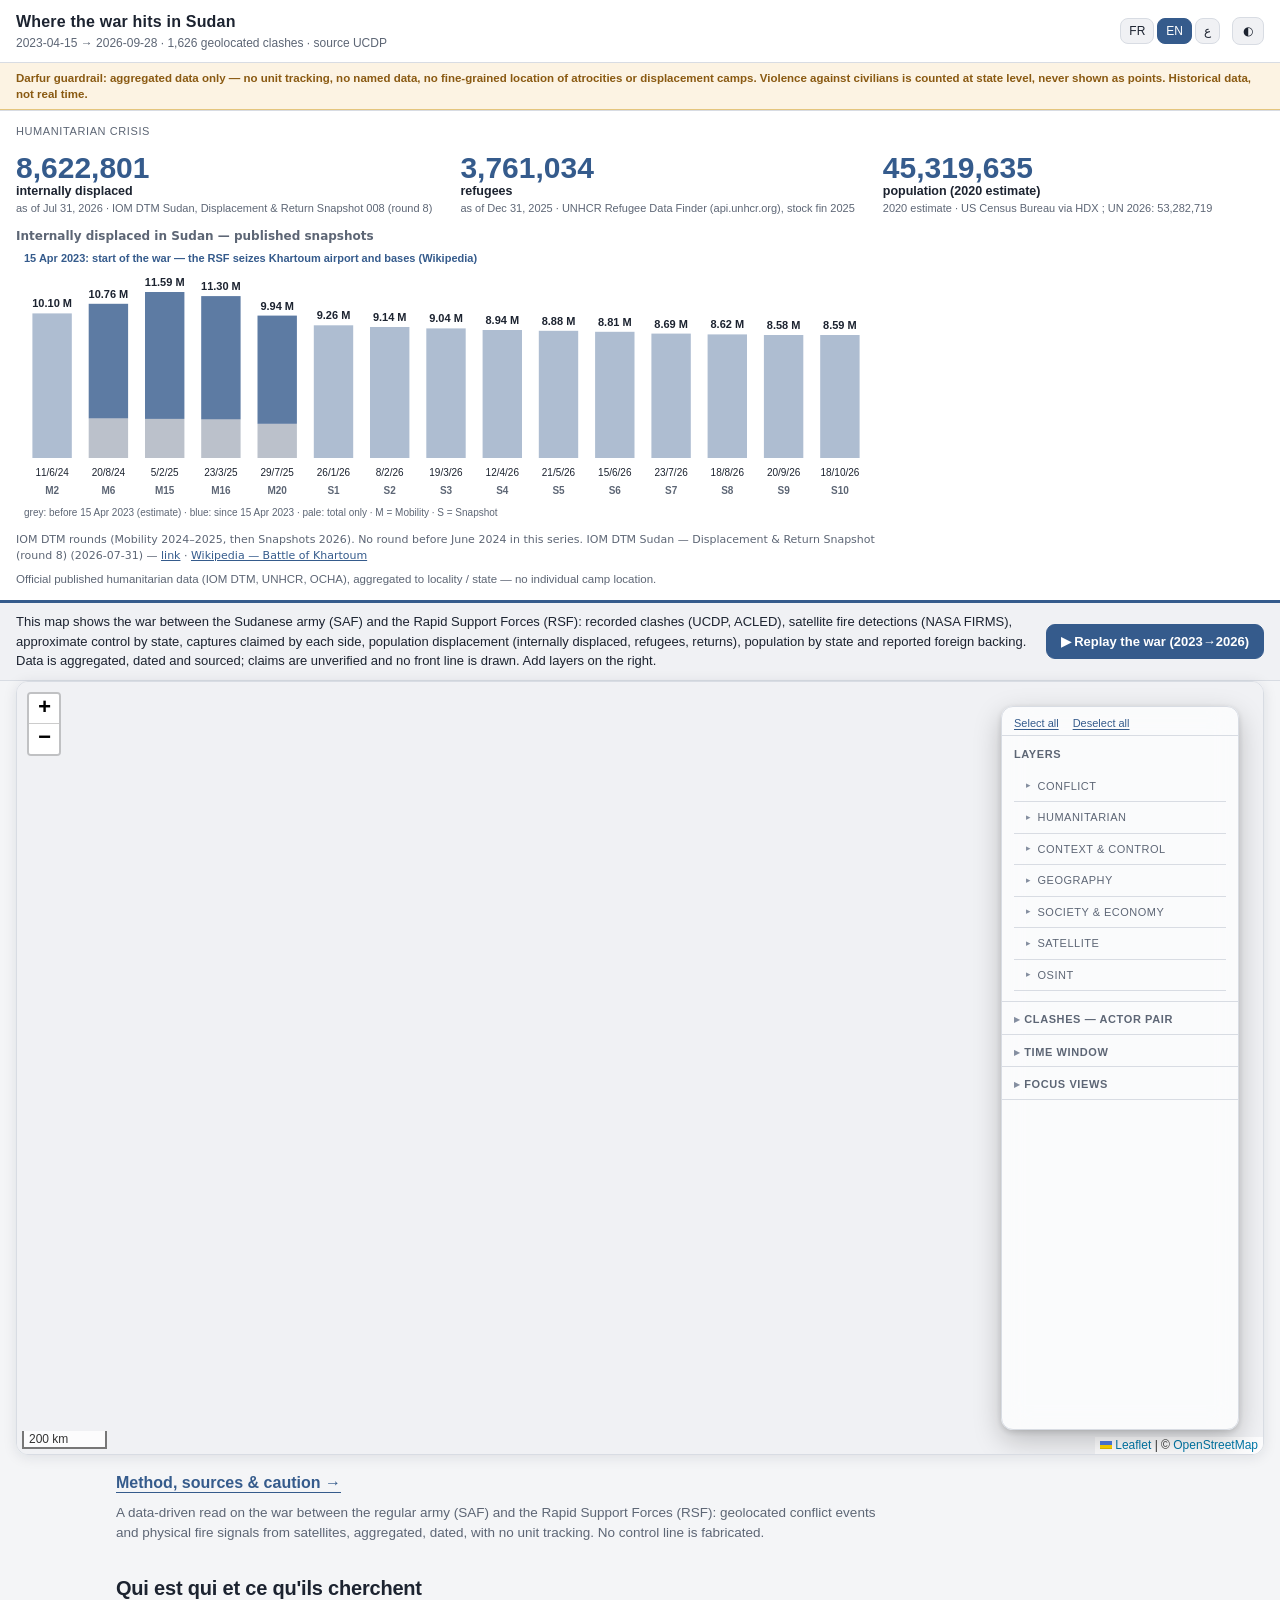
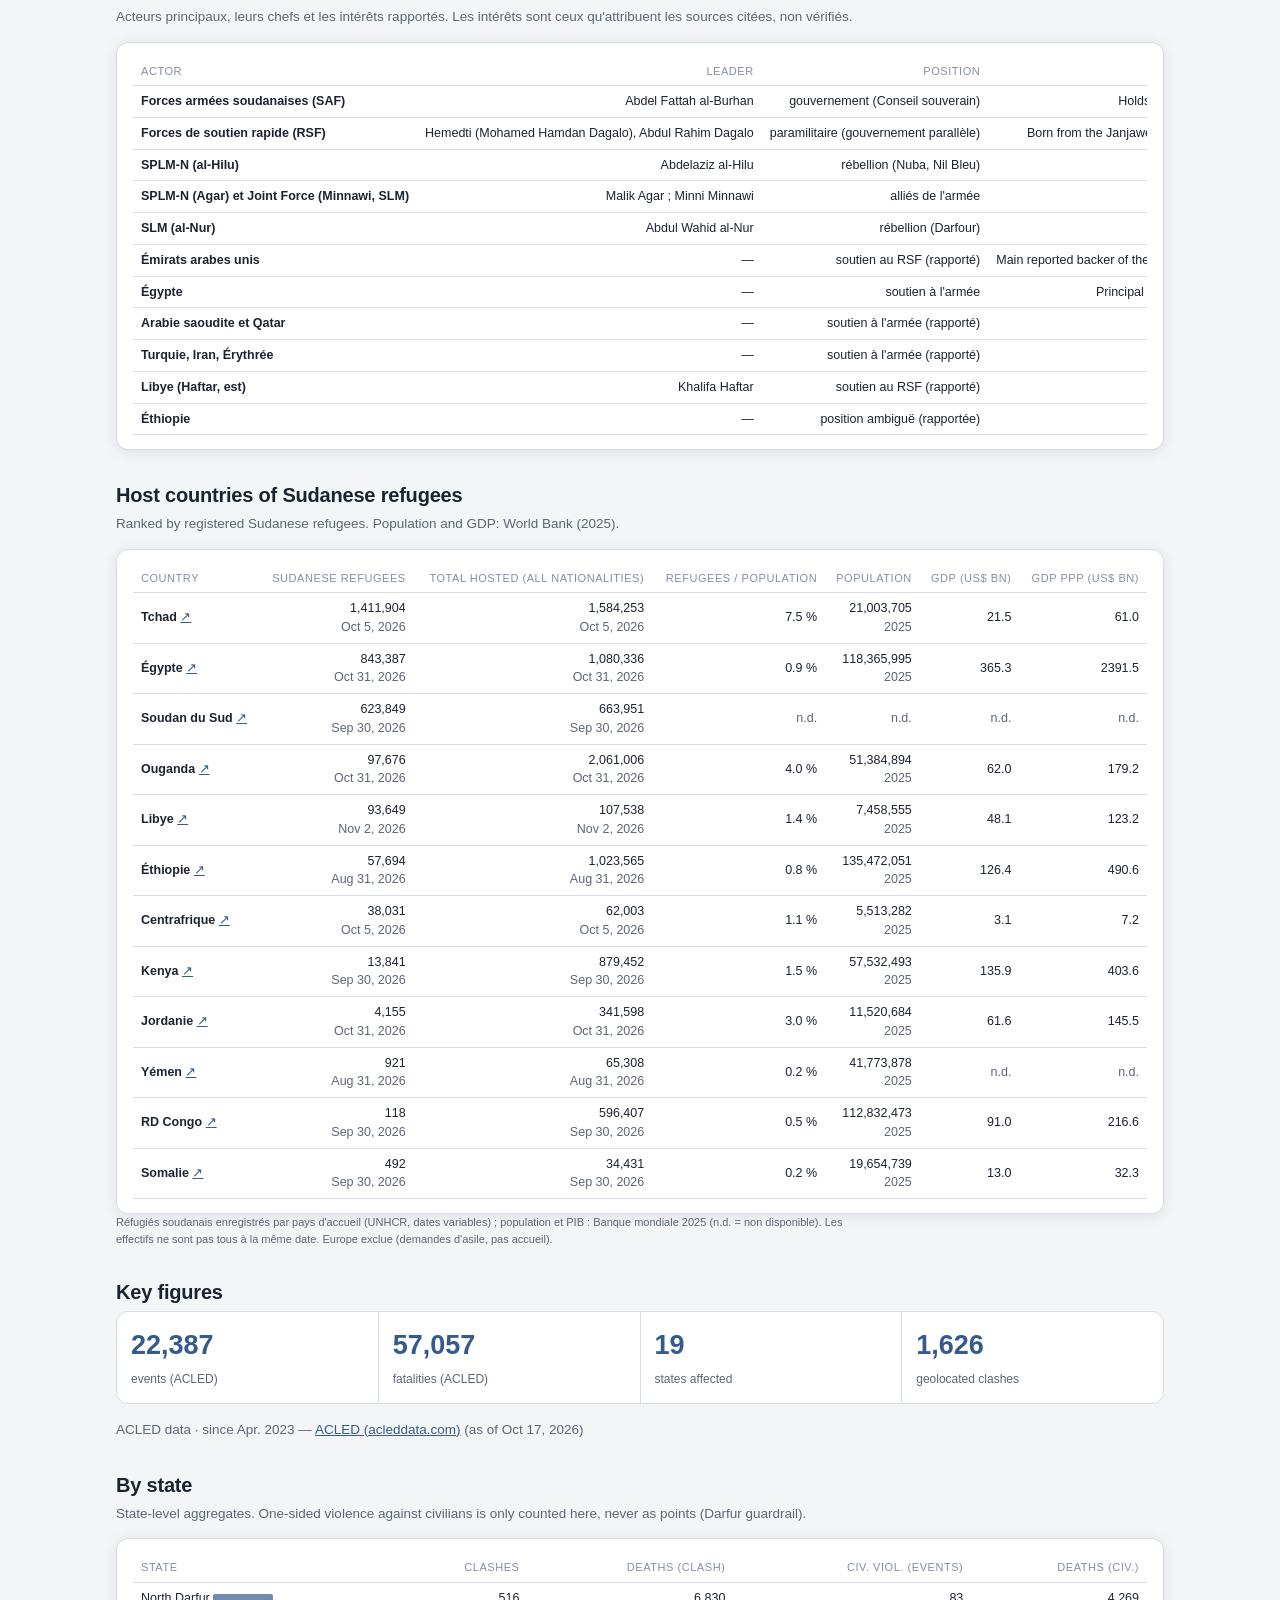
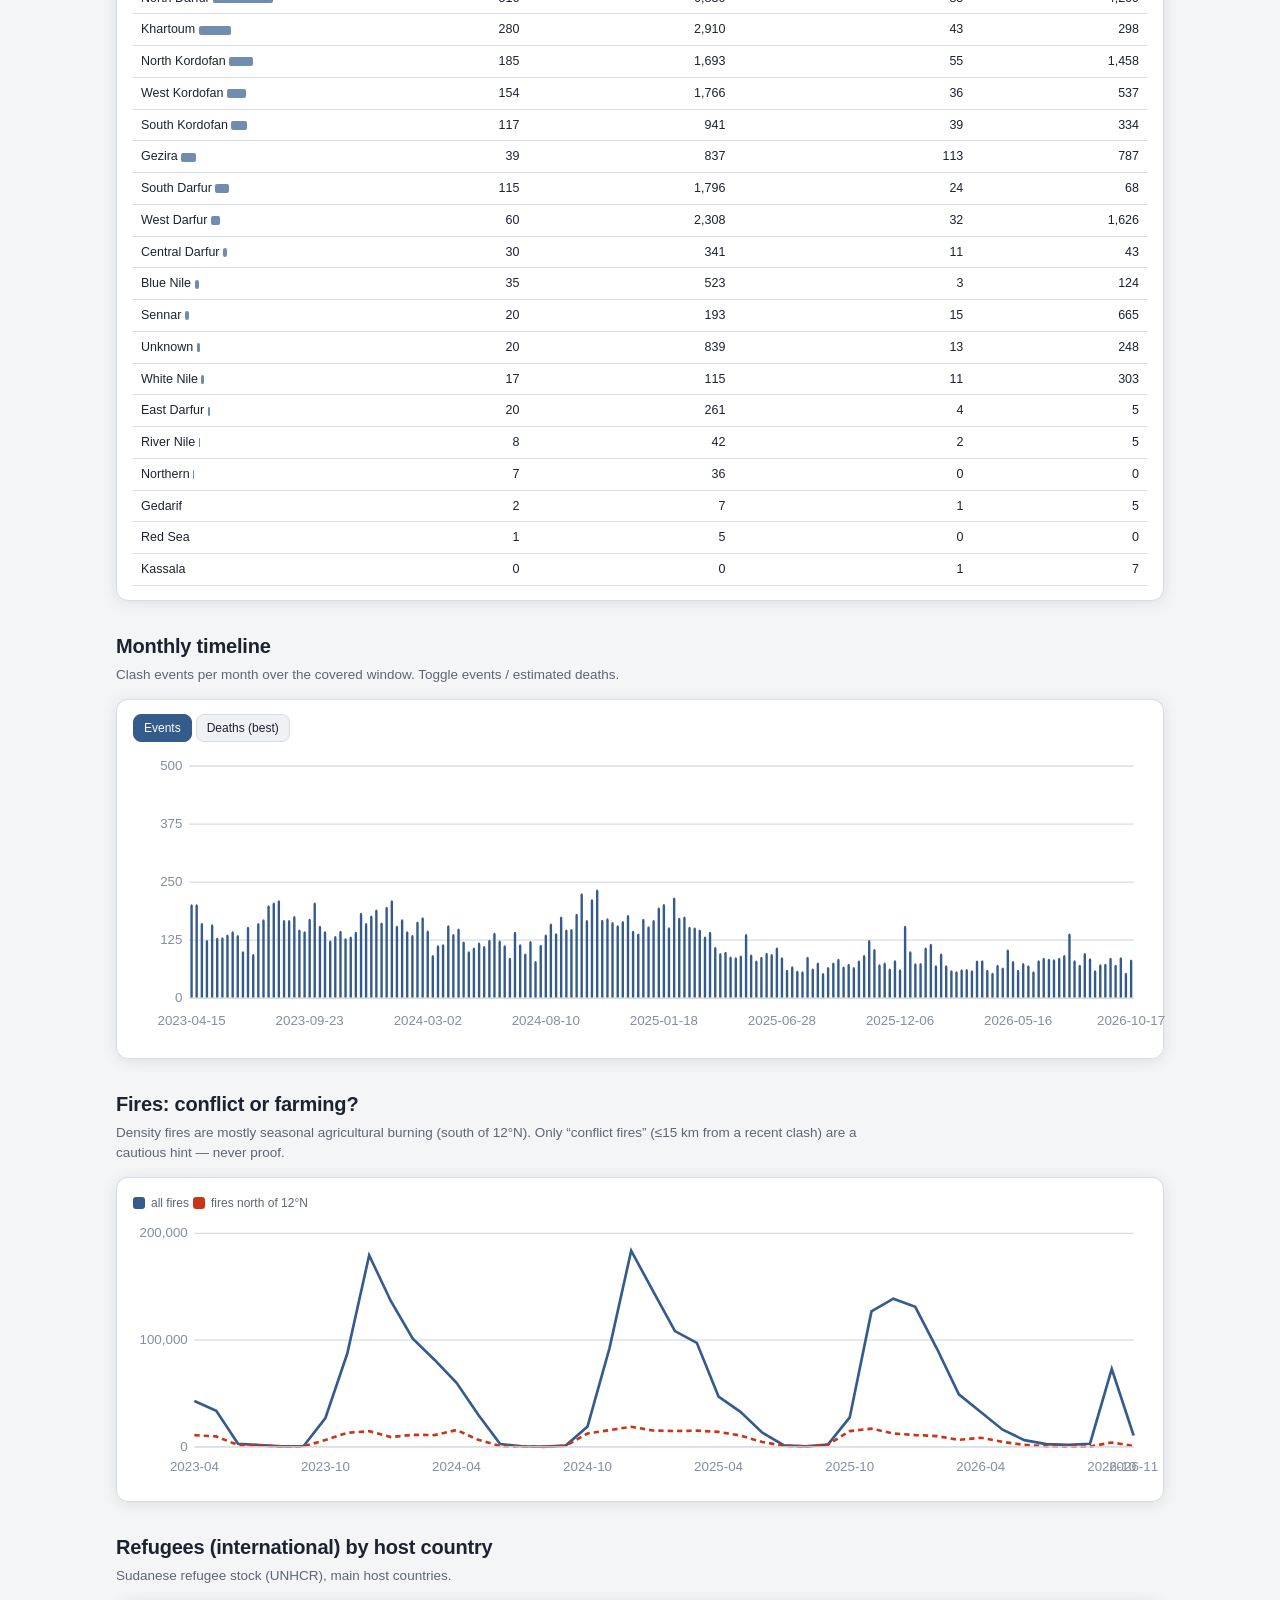
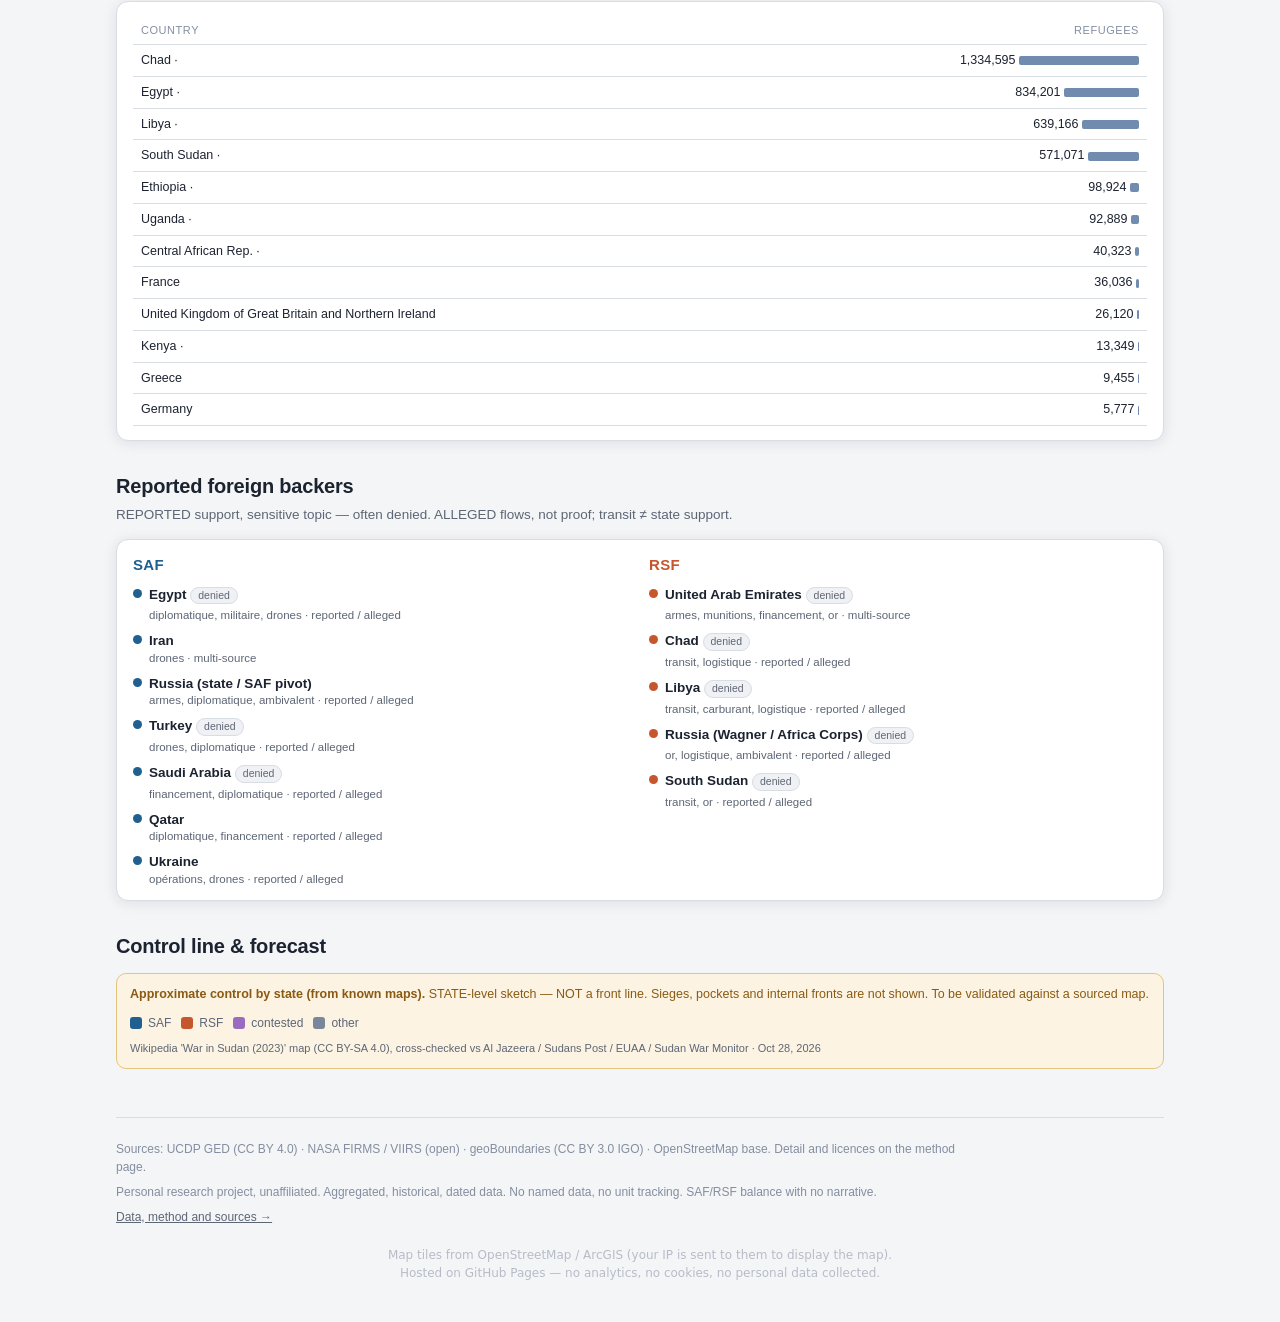
==== commit d6154d19: "Couches : tout cocher / tout décocher (panneau), et tout / aucun par groupe Co-Authored-By: Claude H" ====
--- a/index.html
+++ b/index.html
@@ -66,6 +66,7 @@
         <span class="ctl-head-t" data-t="hLayers">Couches</span>
         <button class="ctl-close" id="ctlClose" type="button" aria-label="Fermer">×</button>
       </div>
+      <div class="ctl-all"><button class="linkbtn" id="allOn" type="button" data-t="allOn">Tout cocher</button><button class="linkbtn" id="allOff" type="button" data-t="allOff">Tout décocher</button></div>
       <h2 data-t="hLayers">Couches</h2>
       <div class="grp" id="layerGrp"></div>
       <details class="ctlsec">
--- a/style.css
+++ b/style.css
@@ -62,7 +62,7 @@
 .humhero{background:var(--panel); border-top:1px solid var(--line); border-bottom:3px solid var(--accent);
   padding:12px 16px;}
 .humhero[hidden]{display:none}
-.disptl{margin:10px 0 2px; max-width:640px}
+.disptl{margin:12px 0 4px; max-width:860px}
 .disptl-ttl{font:600 12px/1.3 system-ui,sans-serif; color:var(--muted); margin-bottom:4px}
 .disptl svg{width:100%; height:auto; display:block}
 .disptl-note{font:400 11px/1.4 system-ui,sans-serif; color:var(--muted); margin-top:4px}
@@ -395,3 +395,9 @@
 .ctl details.ctlsec>summary::before{content:"▸ "; color:var(--faint)}
 .ctl details.ctlsec[open]>summary::before{content:"▾ "}
 .ctl details.ctlsec>.grp{border-bottom:none}
+
+/* select / deselect all (panel and per group) */
+.linkbtn{background:none; border:0; padding:2px 0; font:inherit; font-size:11px; color:var(--accent); cursor:pointer; text-decoration:underline; text-underline-offset:2px}
+.linkbtn:focus-visible{outline:2px solid var(--accent); outline-offset:2px; border-radius:3px}
+.ctl .ctl-all{display:flex; gap:14px; padding:6px 12px 2px; border-bottom:1px solid var(--line)}
+.ctl .grpbtns{display:flex; gap:14px; padding:2px 0 6px}
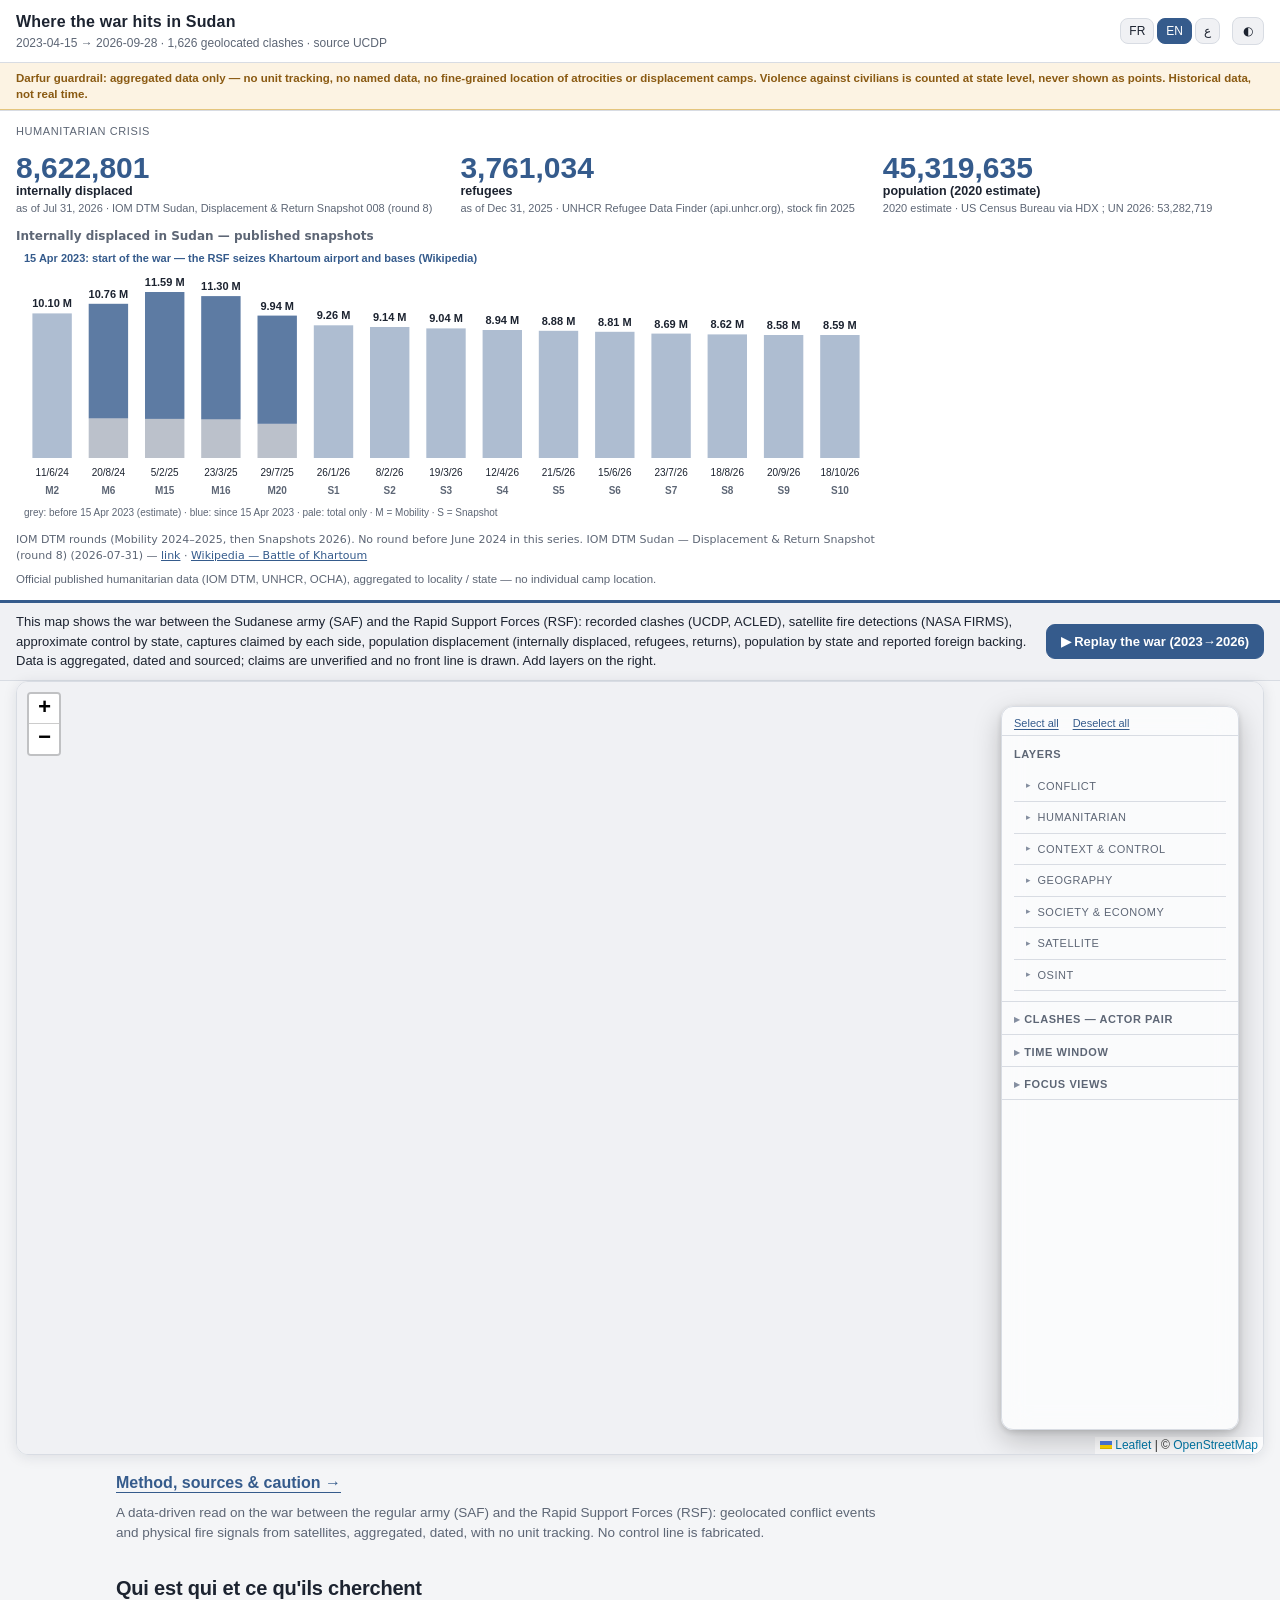
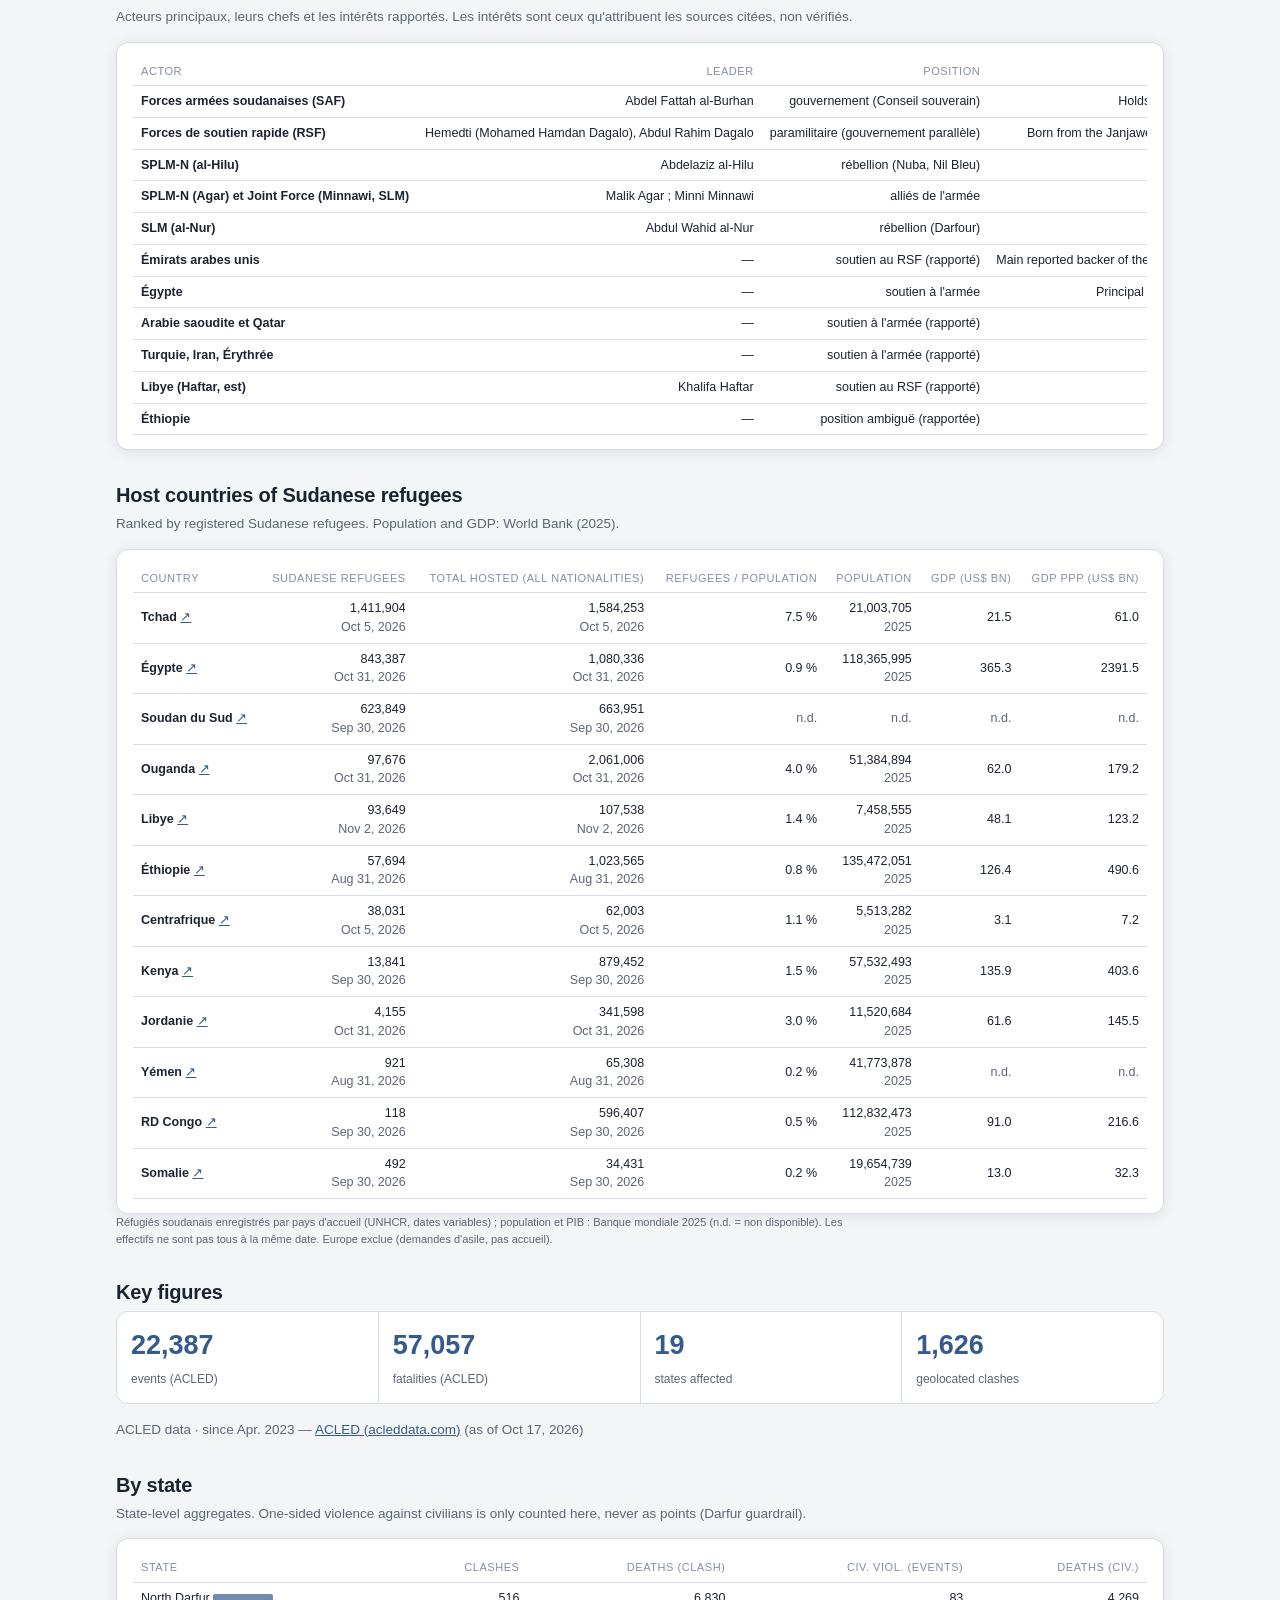
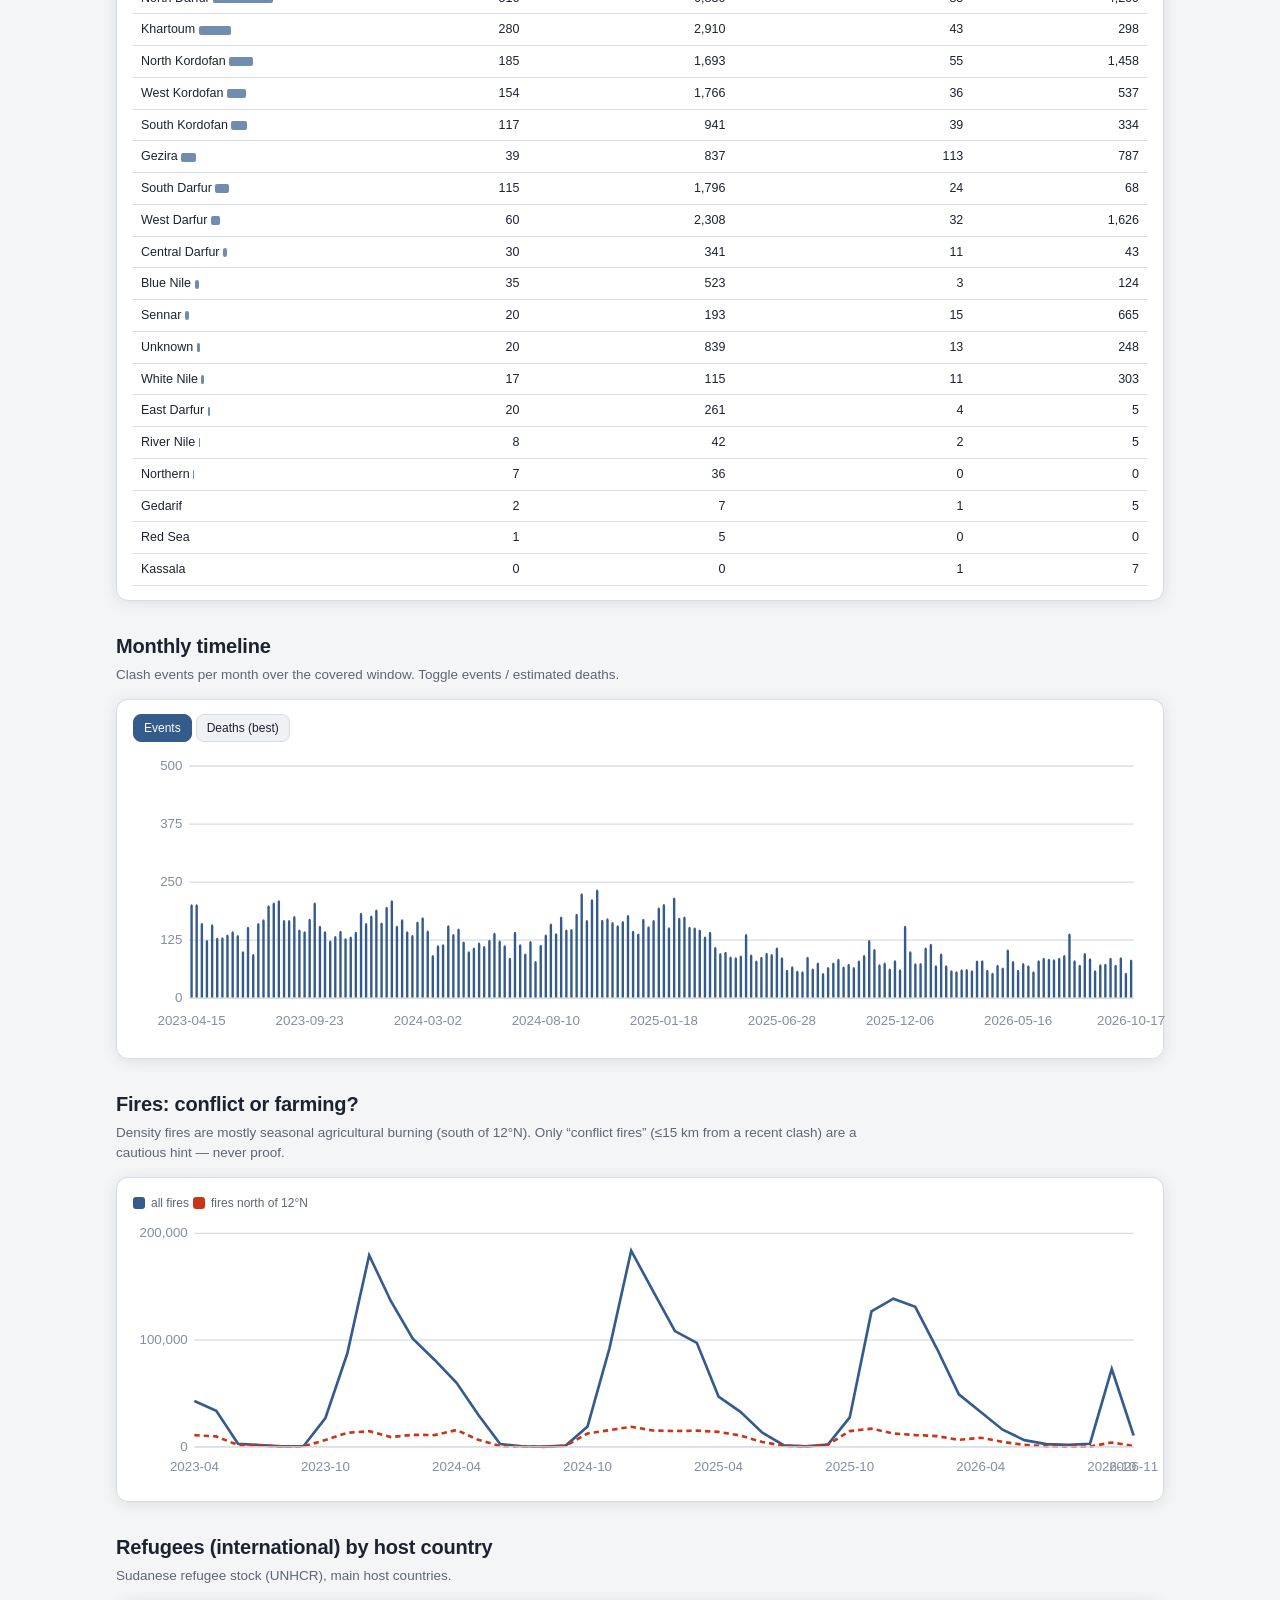
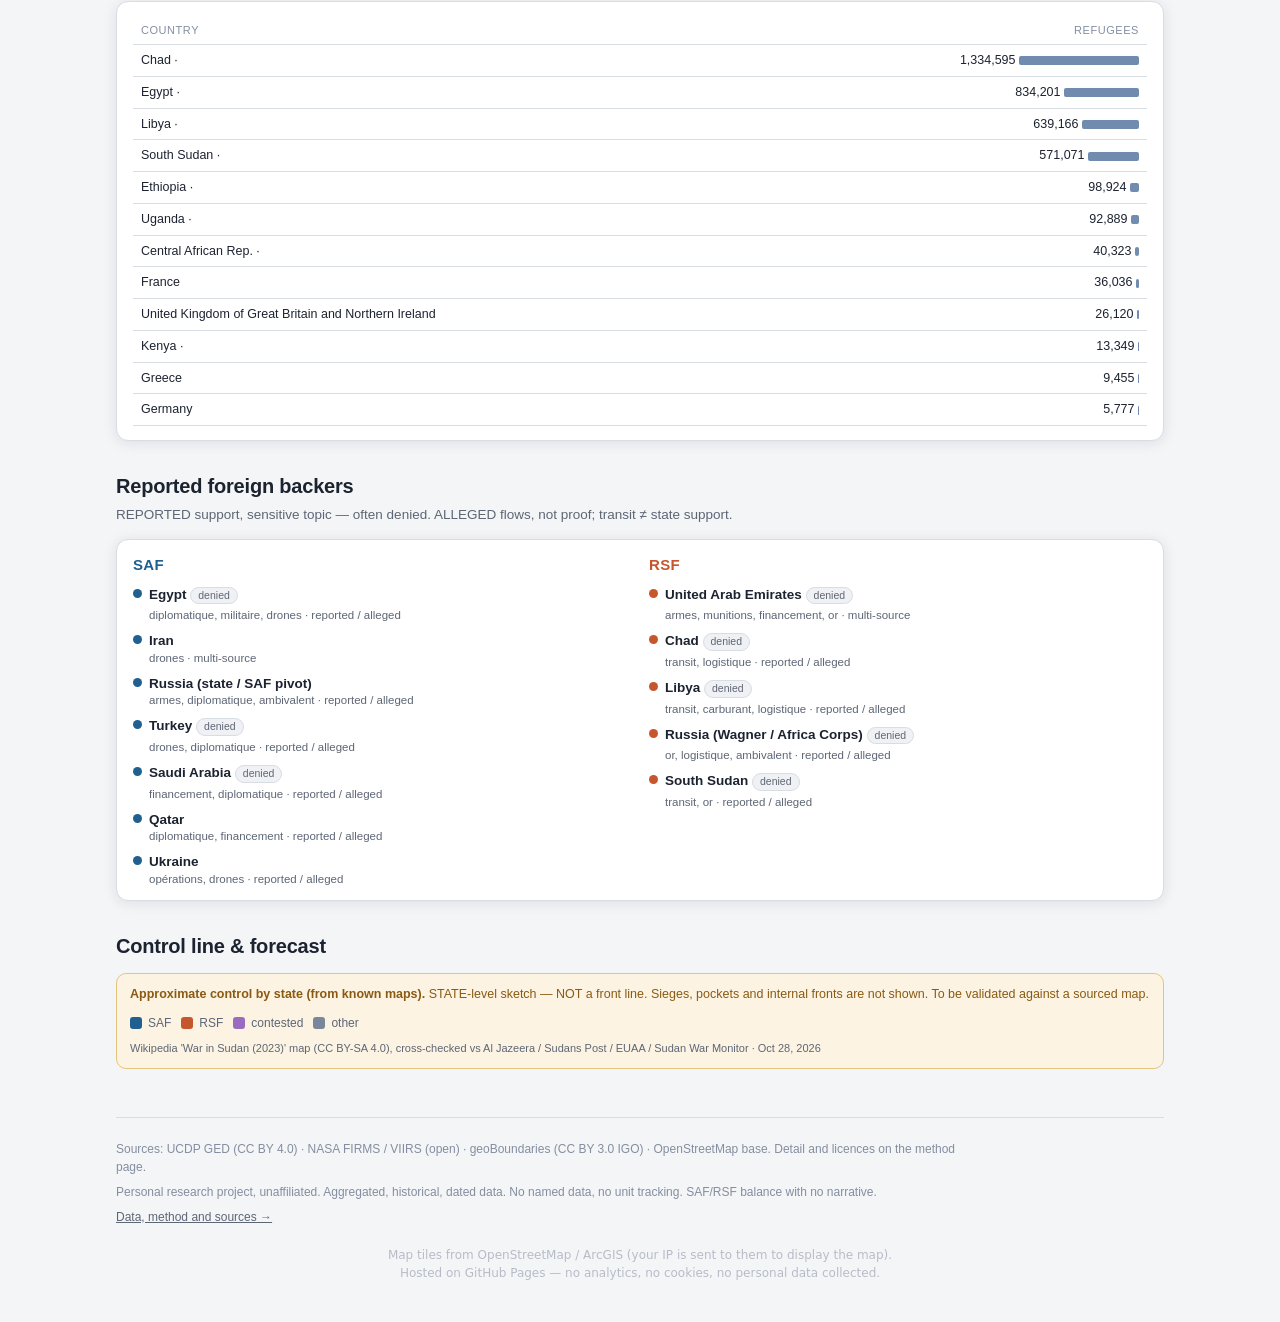
==== commit 65012ca2: "Carte : bouton × pour fermer le replay ; suppression de la barre d'échelle (km) qui masquait la cart" ====
--- a/index.html
+++ b/index.html
@@ -90,6 +90,7 @@
 
     <!-- Replay temporel (révélé par le toggle ; masqué si window.SUDAN.replay absent) -->
     <div class="replaybar" id="replayBar" hidden>
+      <button class="replay-x" id="replayClose" type="button" aria-label="Fermer le replay">×</button>
       <div class="replay-top">
         <button class="btn" id="replayPlay" type="button" aria-label="Lecture">▶</button>
         <div class="replay-month" id="replayMonth">—</div>
--- a/style.css
+++ b/style.css
@@ -401,3 +401,8 @@
 .linkbtn:focus-visible{outline:2px solid var(--accent); outline-offset:2px; border-radius:3px}
 .ctl .ctl-all{display:flex; gap:14px; padding:6px 12px 2px; border-bottom:1px solid var(--line)}
 .ctl .grpbtns{display:flex; gap:14px; padding:2px 0 6px}
+
+/* replay bar close button (top right, inside the bar) */
+.replay-x{position:absolute; top:4px; right:6px; z-index:2; width:30px; height:30px; border:0; border-radius:8px; background:transparent; color:var(--ink); font-size:20px; line-height:1; cursor:pointer}
+.replay-x:hover{background:color-mix(in srgb, var(--ink) 10%, transparent)}
+.replay-x:focus-visible{outline:2px solid var(--accent); outline-offset:1px}
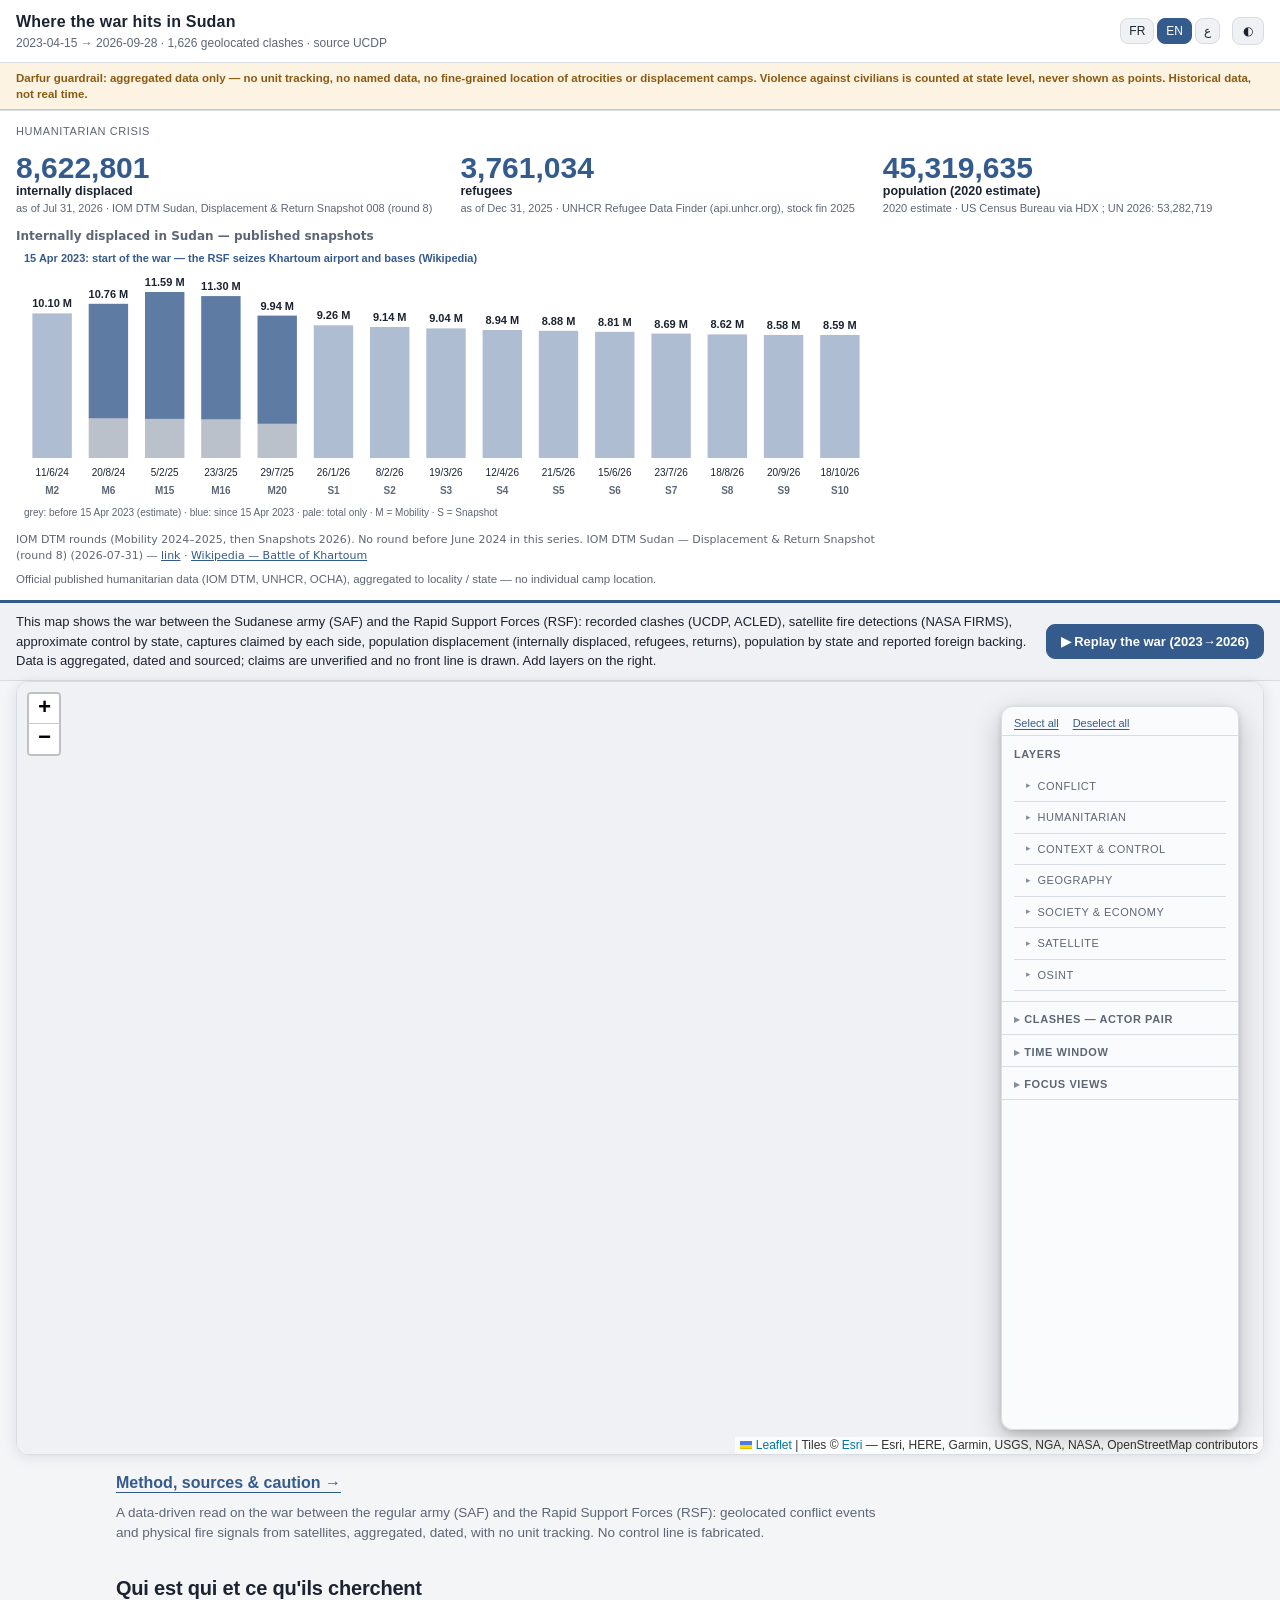
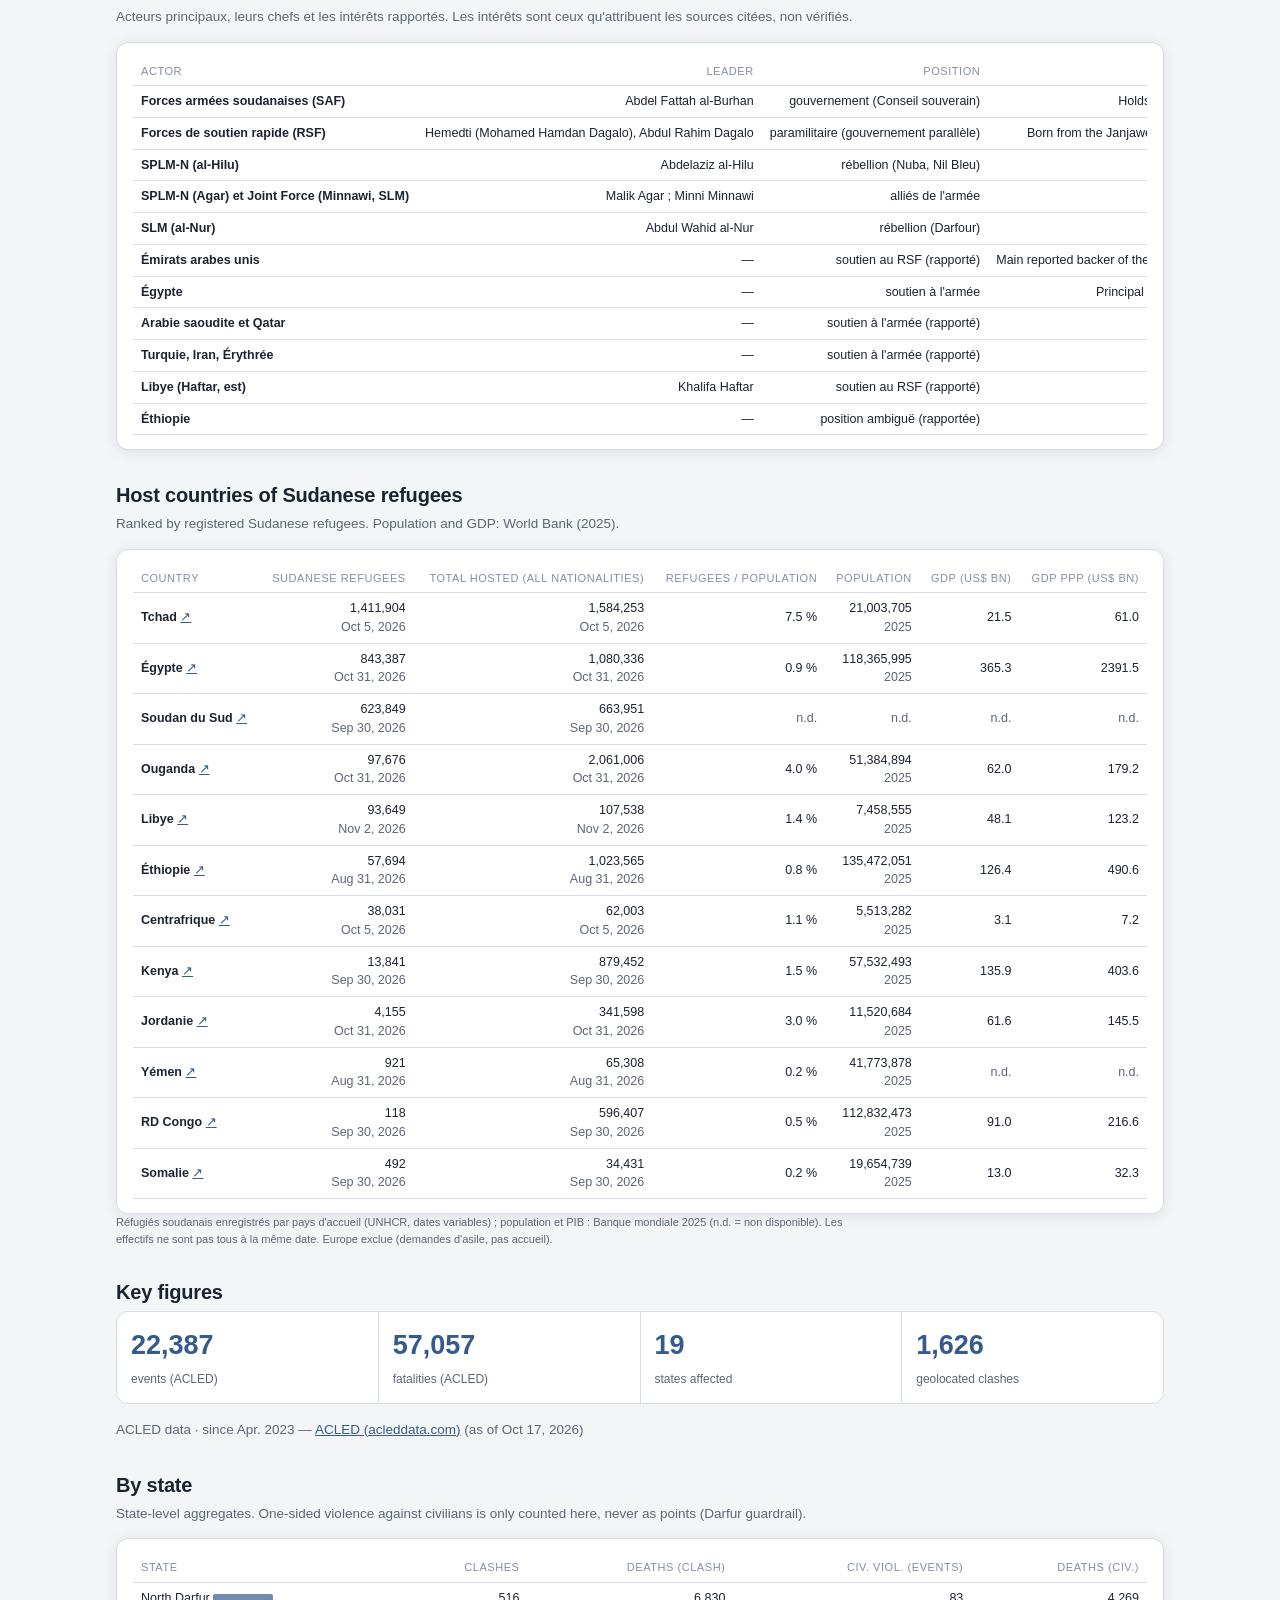
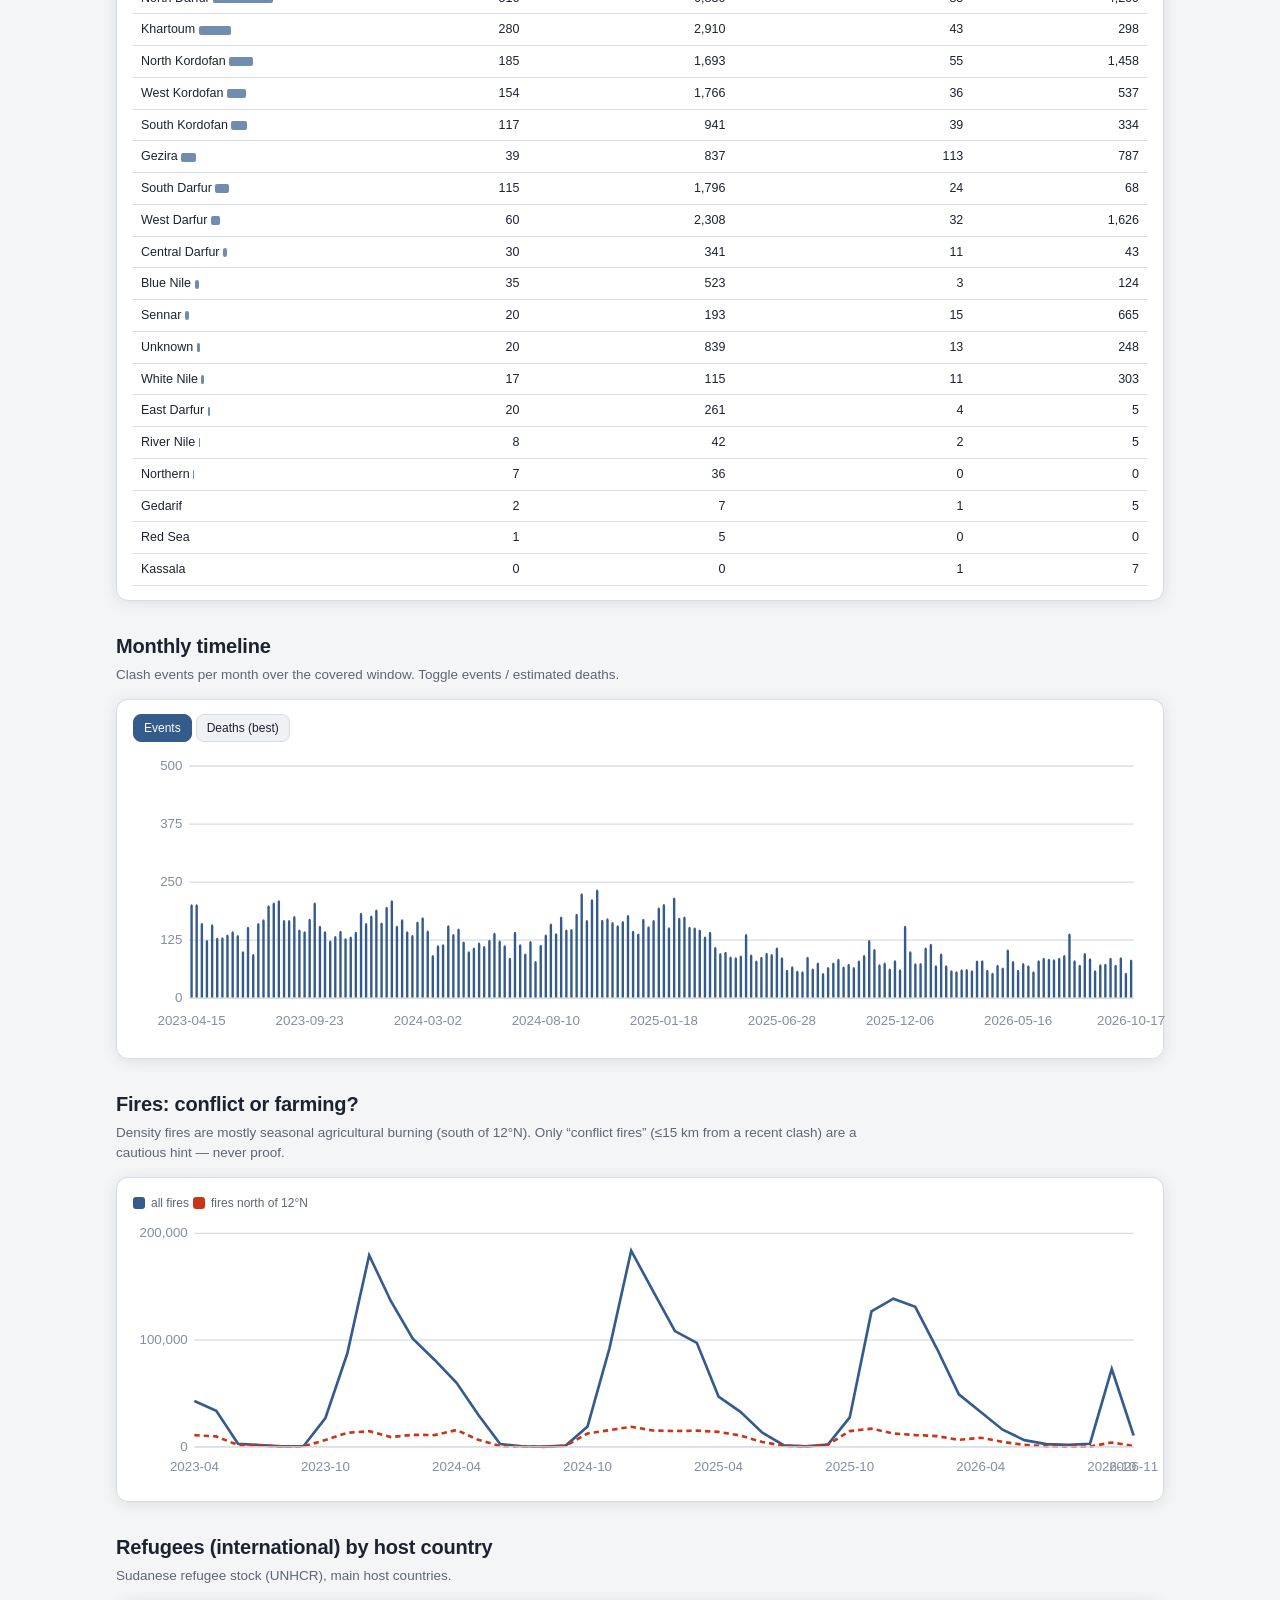
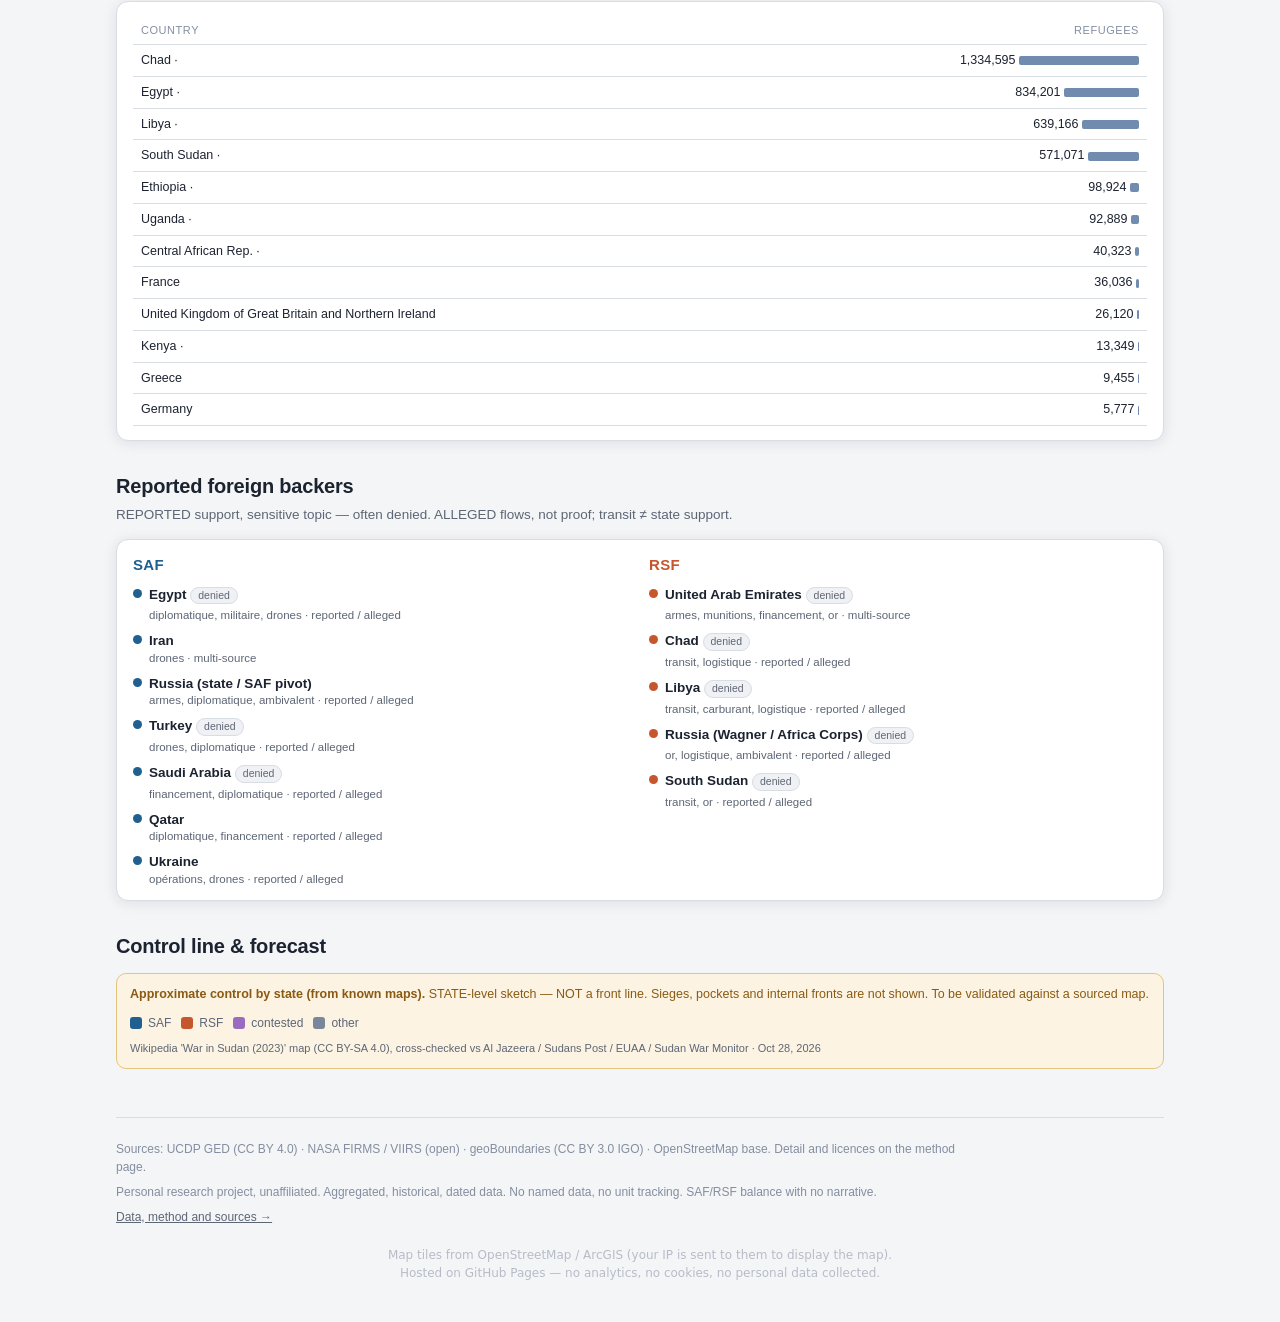
==== commit a68ce465: "Retrait de la superposition de noms anglais (le fond de carte Esri affiche déjà les noms en anglais)" ====
--- a/index.html
+++ b/index.html
@@ -92,7 +92,7 @@
     <div class="replaybar" id="replayBar" hidden>
       <button class="replay-x" id="replayClose" type="button" aria-label="Fermer le replay">×</button>
       <div class="replay-top">
-        <button class="btn" id="replayPlay" type="button" aria-label="Lecture">▶</button>
+        <button class="btn replay-play" id="replayPlay" type="button" aria-label="Lecture"><svg width="11" height="11" viewBox="0 0 12 12" aria-hidden="true"><polygon points="2,1 11,6 2,11" fill="currentColor"/></svg></button>
         <div class="replay-month" id="replayMonth">—</div>
         <select class="mini" id="replaySpeed" aria-label="vitesse">
           <option value="0.5">×0,5</option><option value="1" selected>×1</option><option value="2">×2</option><option value="4">×4</option>
--- a/style.css
+++ b/style.css
@@ -406,3 +406,9 @@
 .replay-x{position:absolute; top:4px; right:6px; z-index:2; width:30px; height:30px; border:0; border-radius:8px; background:transparent; color:var(--ink); font-size:20px; line-height:1; cursor:pointer}
 .replay-x:hover{background:color-mix(in srgb, var(--ink) 10%, transparent)}
 .replay-x:focus-visible{outline:2px solid var(--accent); outline-offset:1px}
+
+/* replay controls: row moved down and clear of the × button; smaller play button with a triangle icon */
+.replay-top{margin-top:10px; padding-right:40px}
+.replay-play{min-width:30px; width:30px; height:30px; padding:0; display:inline-flex; align-items:center; justify-content:center; margin-top:0}
+.replay-play svg{display:block}
+
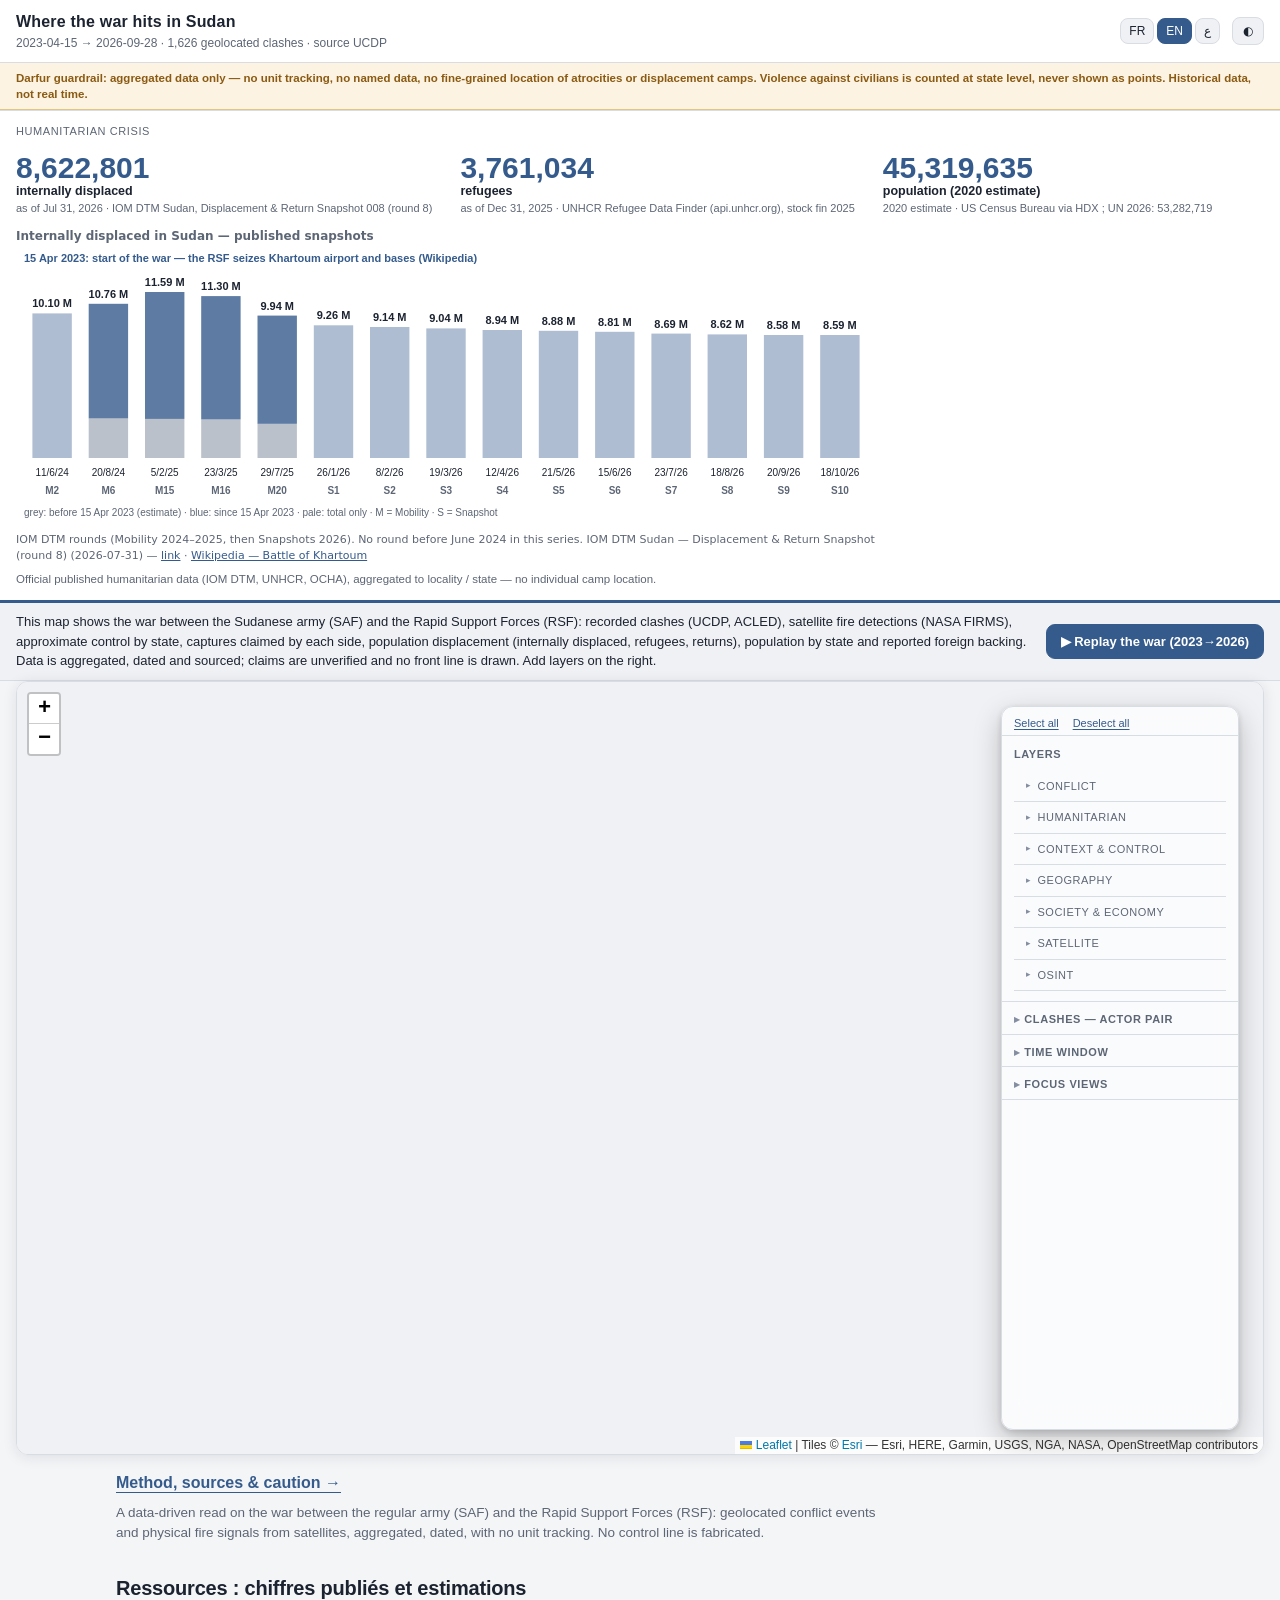
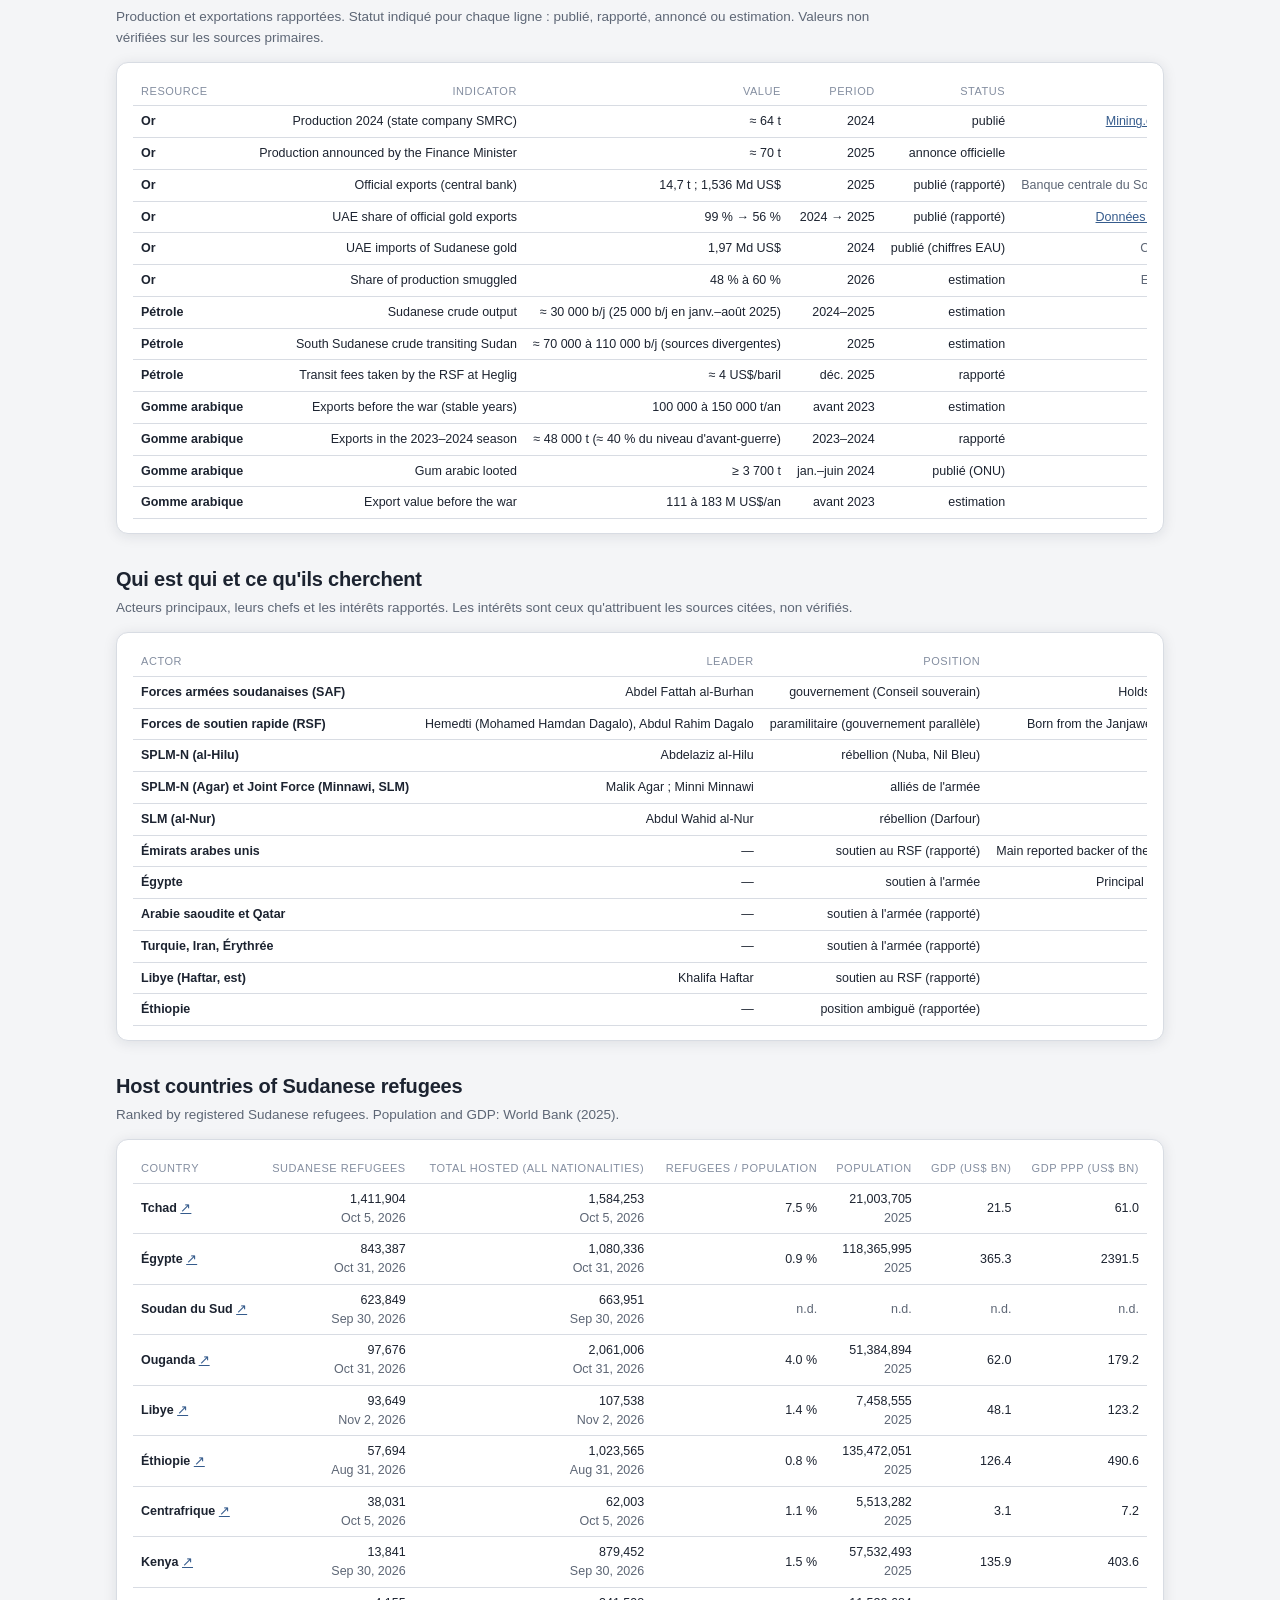
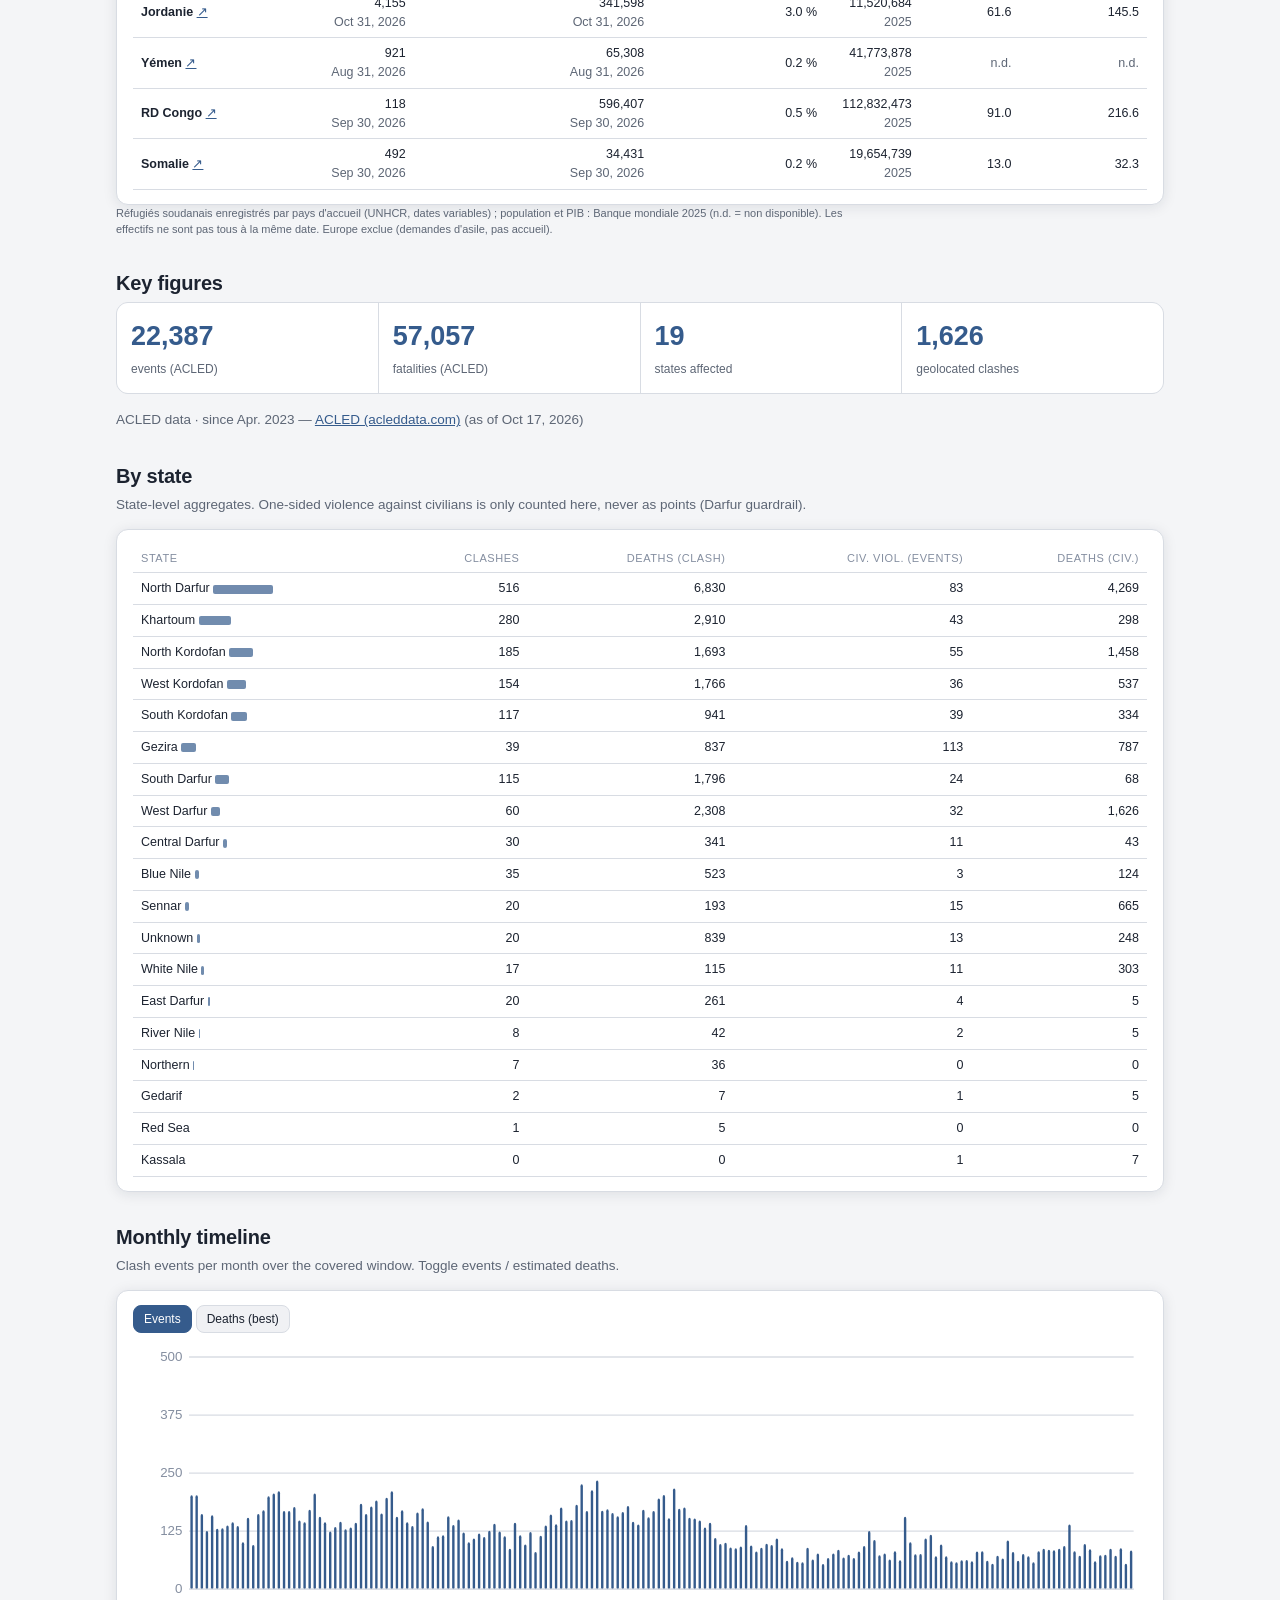
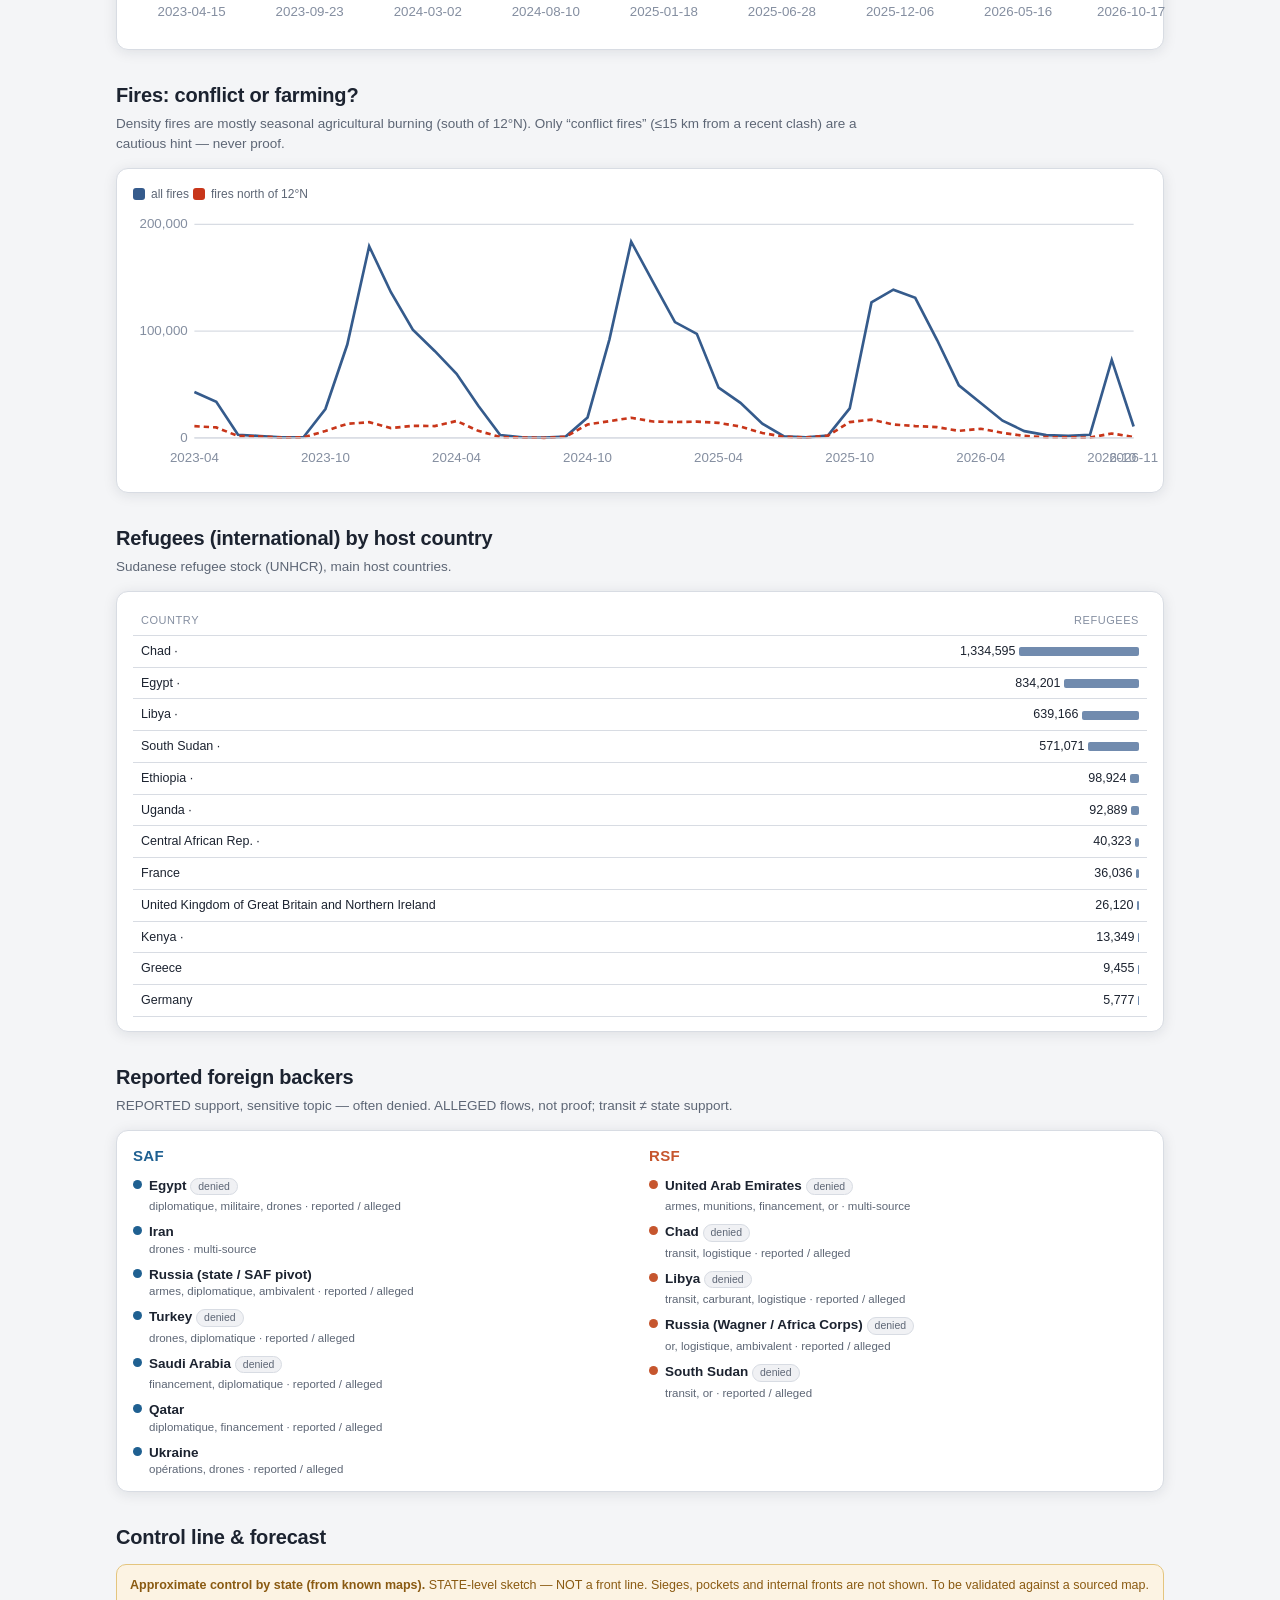
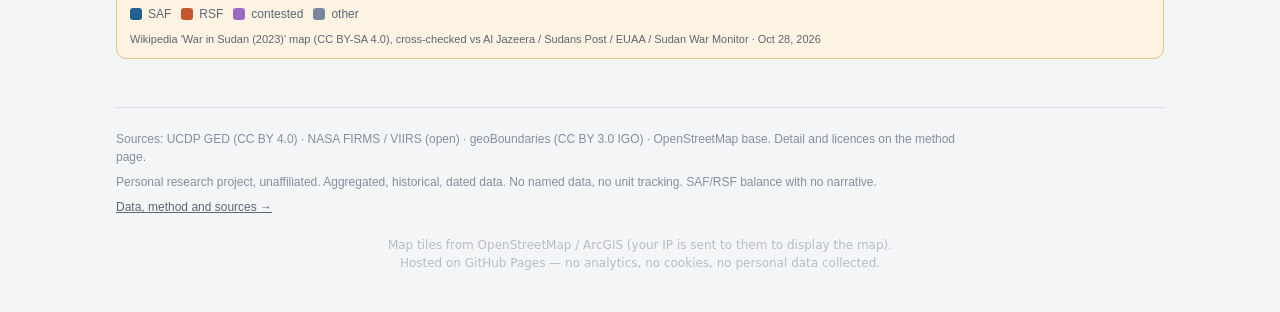
==== commit 27478abf: "Ressources : tableau des chiffres de production et d'exportation (publiés, rapportés ou estimés, ave" ====
--- a/index.html
+++ b/index.html
@@ -117,6 +117,12 @@
     <p style="margin:16px 0 0"><a href="methode.html" data-t="methodLink" style="font-weight:600;text-decoration:none;border-bottom:1px solid currentColor;padding-bottom:1px">Méthode, sources &amp; prudence →</a></p>
     <p class="seclead" style="margin-top:8px" data-t="purpose">Une lecture par les données du conflit entre l'armée régulière (SAF) et les Forces de soutien rapide (RSF).</p>
 
+    <section id="resFigSection">
+      <h2 class="sec" id="resFigTitle">Ressources : chiffres publiés et estimations</h2>
+      <p class="seclead" id="resFigLead">Production et exportations rapportées. Statut indiqué pour chaque ligne : publié, rapporté, annoncé ou estimation. Valeurs non vérifiées sur les sources primaires.</p>
+      <div class="card"><div class="tablewrap"><table class="states" id="resFigTable"></table></div></div>
+    </section>
+
     <section id="actorsSection">
       <h2 class="sec" id="actorsTitle">Qui est qui et ce qu'ils cherchent</h2>
       <p class="seclead" id="actorsLead">Acteurs principaux, leurs chefs et les intérêts rapportés. Les intérêts sont ceux qu'attribuent les sources citées, non vérifiés.</p>
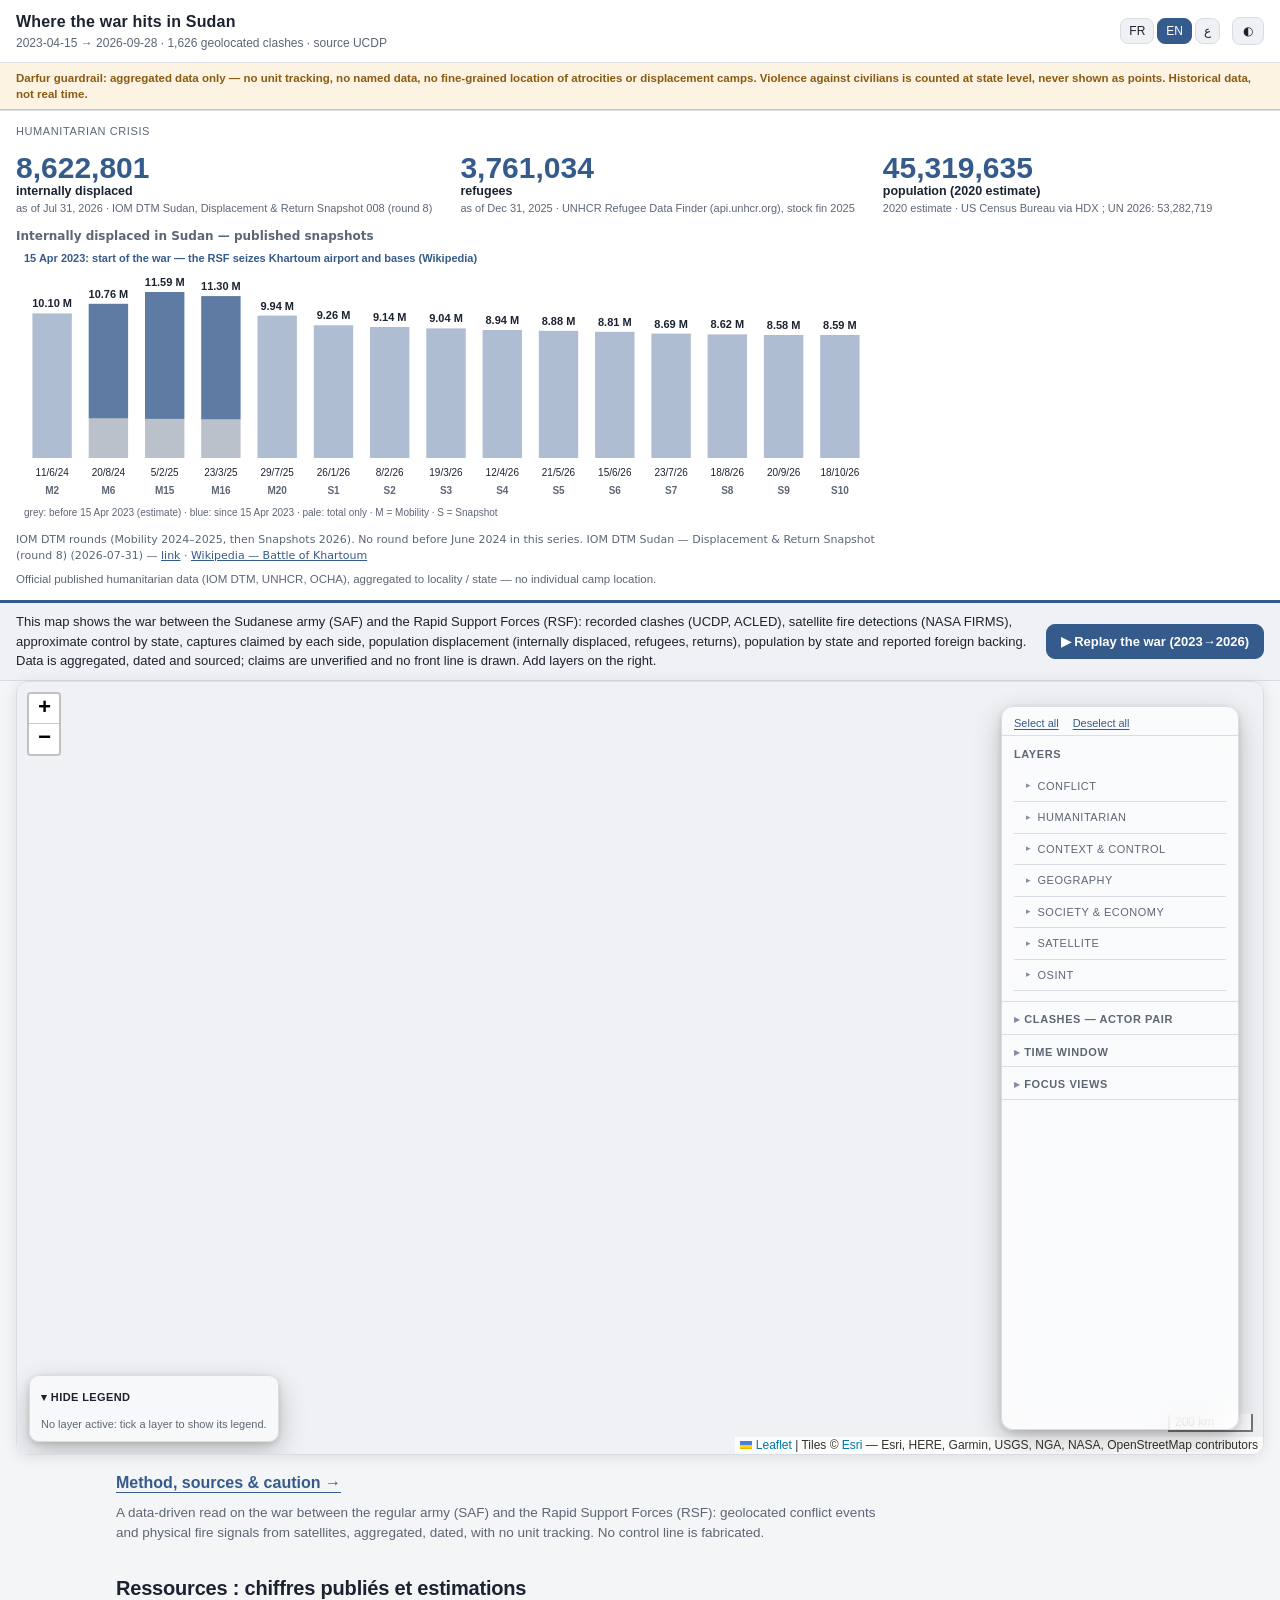
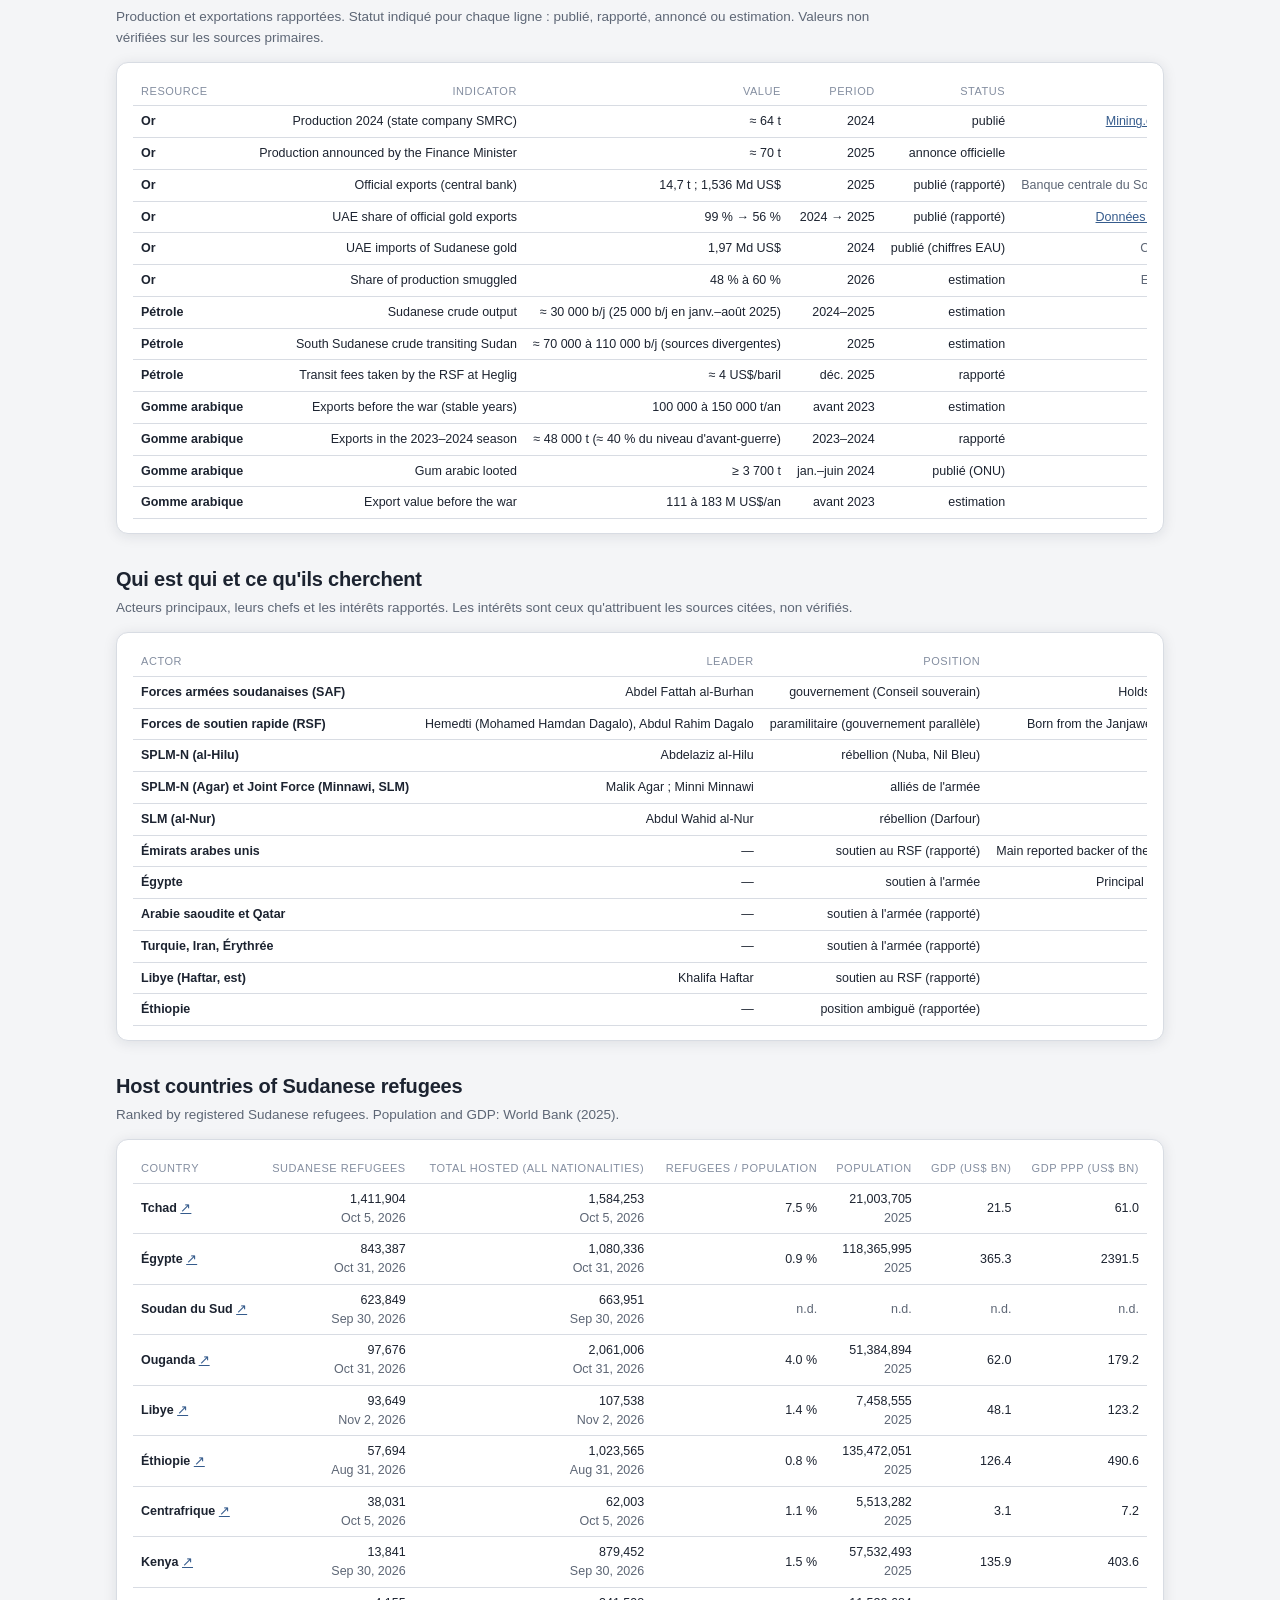
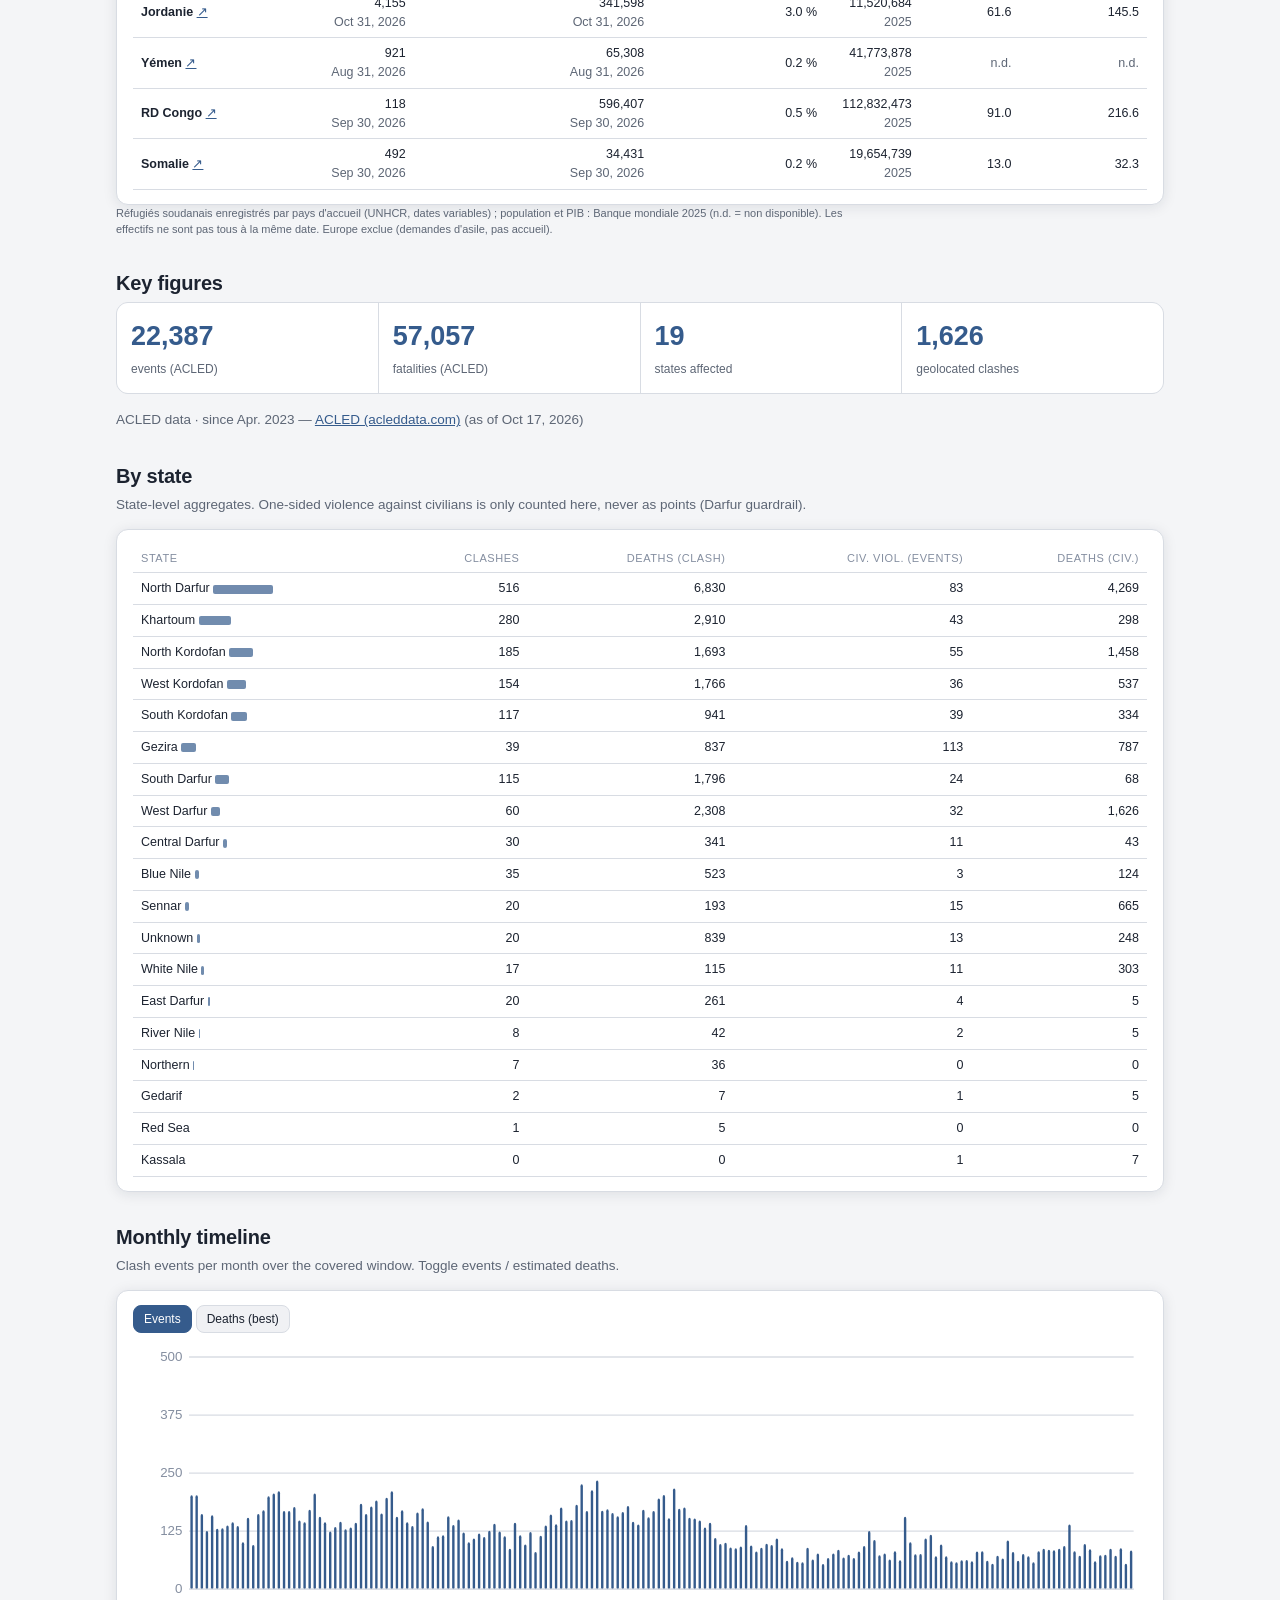
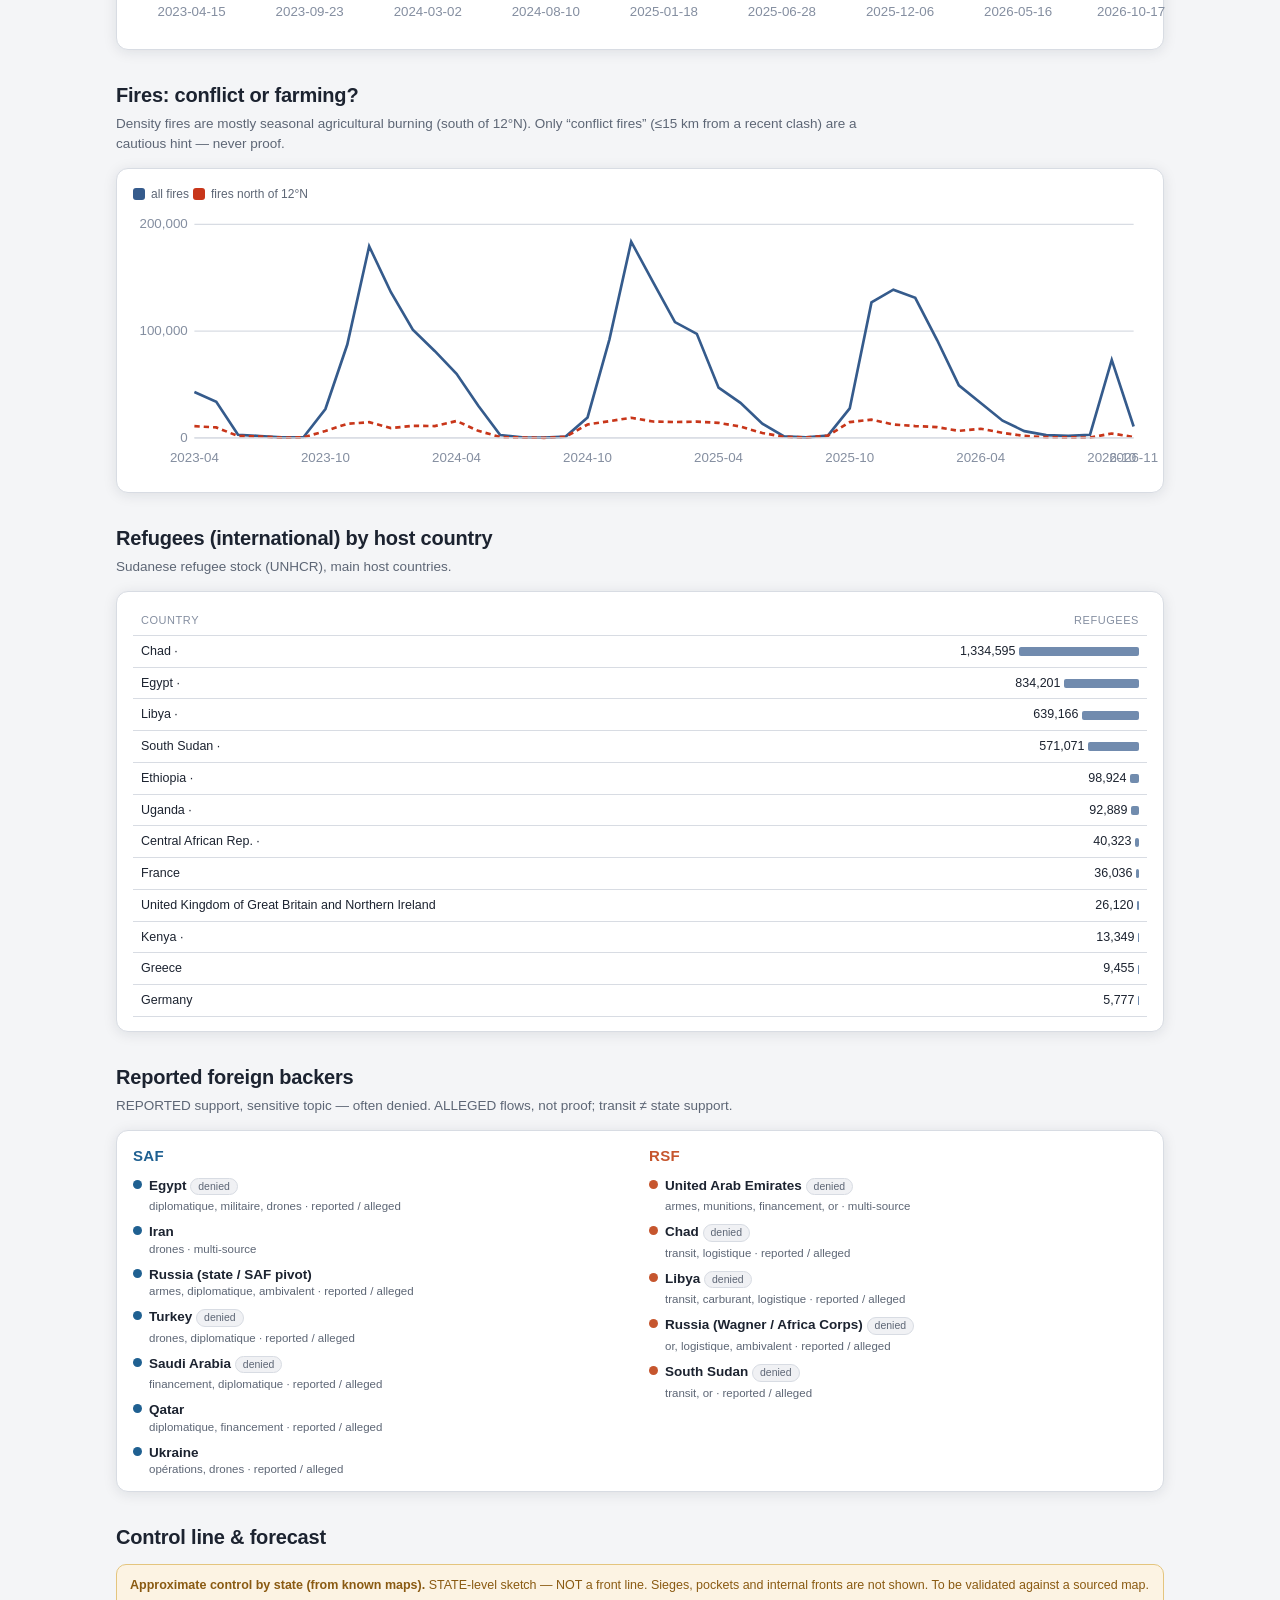
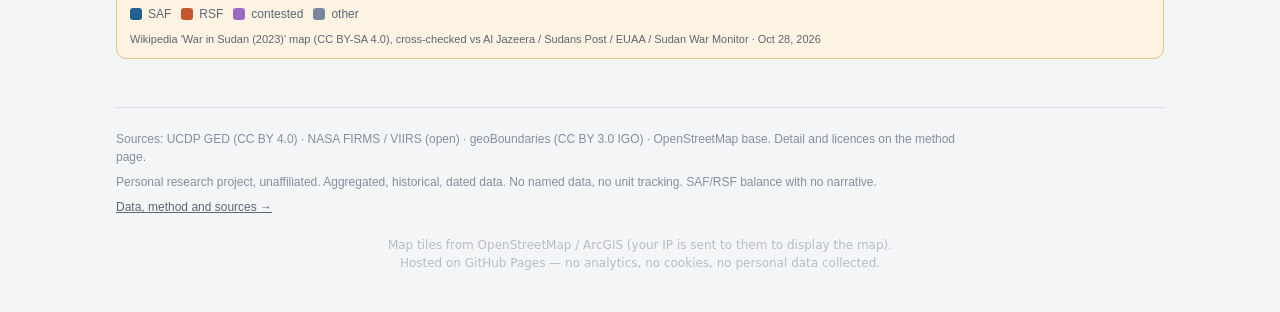
==== commit c9d89157: "Légende : visible au chargement (tous écrans) ; bouton libellé « Masquer / Afficher la légende » ; m" ====
--- a/index.html
+++ b/index.html
@@ -84,7 +84,7 @@
     </div>
 
     <div class="legend" id="legend">
-      <button class="legend-toggle" id="legendToggle" type="button" aria-expanded="false" data-t="legendLabel">légende</button>
+      <button class="legend-toggle" id="legendToggle" type="button" aria-expanded="true" data-t="legendHide">Masquer la légende</button>
       <div class="legwrap"><div class="legtitle" id="legTitle">—</div><div id="legBody"></div></div>
     </div>
 
--- a/style.css
+++ b/style.css
@@ -173,9 +173,9 @@
   border:1px solid var(--line); border-radius:10px; box-shadow:0 10px 28px rgba(0,0,0,.22), 0 2px 6px rgba(0,0,0,.14); padding:8px 11px;
   font-size:11px; max-width:260px; display:none;}
 /* legend: header toggles the whole box; each section collapses on its own (closed body by default) */
-.legend .legwrap{display:none; margin-top:6px; max-height:52vh; overflow-y:auto; overflow-x:hidden; overflow-wrap:anywhere}
-.legend.open .legwrap{display:block}
-.legend-toggle{display:block; min-height:28px; line-height:28px}
+.legend .legwrap{display:block; margin-top:6px; max-height:52vh; overflow-y:auto; overflow-x:hidden; overflow-wrap:anywhere}
+.legend.collapsed .legwrap{display:none}
+.legend-toggle{display:block; min-height:26px; line-height:26px; width:100%; text-align:start; background:none; border:0; color:var(--ink); font:inherit; font-size:11px; font-weight:650; text-transform:uppercase; letter-spacing:.4px; cursor:pointer; padding:0}
 details.legsec{margin:0 0 4px}
 details.legsec>summary.legtitle{cursor:pointer; list-style:none; padding:3px 0; display:block}
 details.legsec>summary.legtitle::-webkit-details-marker{display:none}
@@ -183,10 +183,10 @@
 details.legsec[open]>summary.legtitle::before{content:"▾ "}
 details.legsec>.legsec-body{padding:0 0 4px 12px}
 .legend .legtitle{font-size:10.5px; color:var(--muted); margin:0 0 3px; text-transform:uppercase; letter-spacing:.4px;}
-.legend-toggle{display:none; width:100%; text-align:start; background:none; border:0; color:var(--muted);
+.legend-toggle-old{display:none; width:100%; text-align:start; background:none; border:0; color:var(--muted);
   font:inherit; font-size:11px; text-transform:uppercase; letter-spacing:.4px; cursor:pointer; padding:0;}
-.legend-toggle::before{content:"▸ "}
-.legend.open .legend-toggle::before{content:"▾ "}
+.legend-toggle::before{content:"▾ "}
+.legend.collapsed .legend-toggle::before{content:"▸ "}
 .pill{display:inline-block;width:10px;height:10px;border-radius:50%;margin-right:5px;vertical-align:-1px}
 .pill.sq{border-radius:2px}
 
@@ -342,10 +342,11 @@
   /* légende mobile : chip repliable (fermée par défaut), lisible, sans débordement */
   .legend{left:8px; bottom:8px; right:auto; max-width:min(84vw,340px); font-size:11px;
     padding:5px 11px; border-radius:20px; overflow:hidden;}
-  .legend-toggle{display:block; min-height:40px; line-height:40px; font-size:11.5px; font-weight:650; color:var(--ink)}
-  .legend .legwrap{display:none; margin-top:6px; max-height:44vh; overflow-y:auto; overflow-x:hidden; overflow-wrap:anywhere; padding-bottom:2px}
-  .legend.open{border-radius:12px; padding:8px 12px 10px}
-  .legend.open .legwrap{display:block}
+  .legend-toggle{display:block; min-height:36px; line-height:36px; font-size:11.5px; font-weight:650; color:var(--ink)}
+  .legend .legwrap{display:block; margin-top:6px; max-height:44vh; overflow-y:auto; overflow-x:hidden; overflow-wrap:anywhere; padding-bottom:2px}
+  .legend{border-radius:12px; padding:8px 12px 10px}
+  .legend.collapsed{padding:4px 12px}
+  .legend.collapsed .legwrap{display:none}
   .legend .legtitle{margin-top:7px}
   .legend .pill{margin-right:4px}
   .main.replay-open .legend{display:none}
